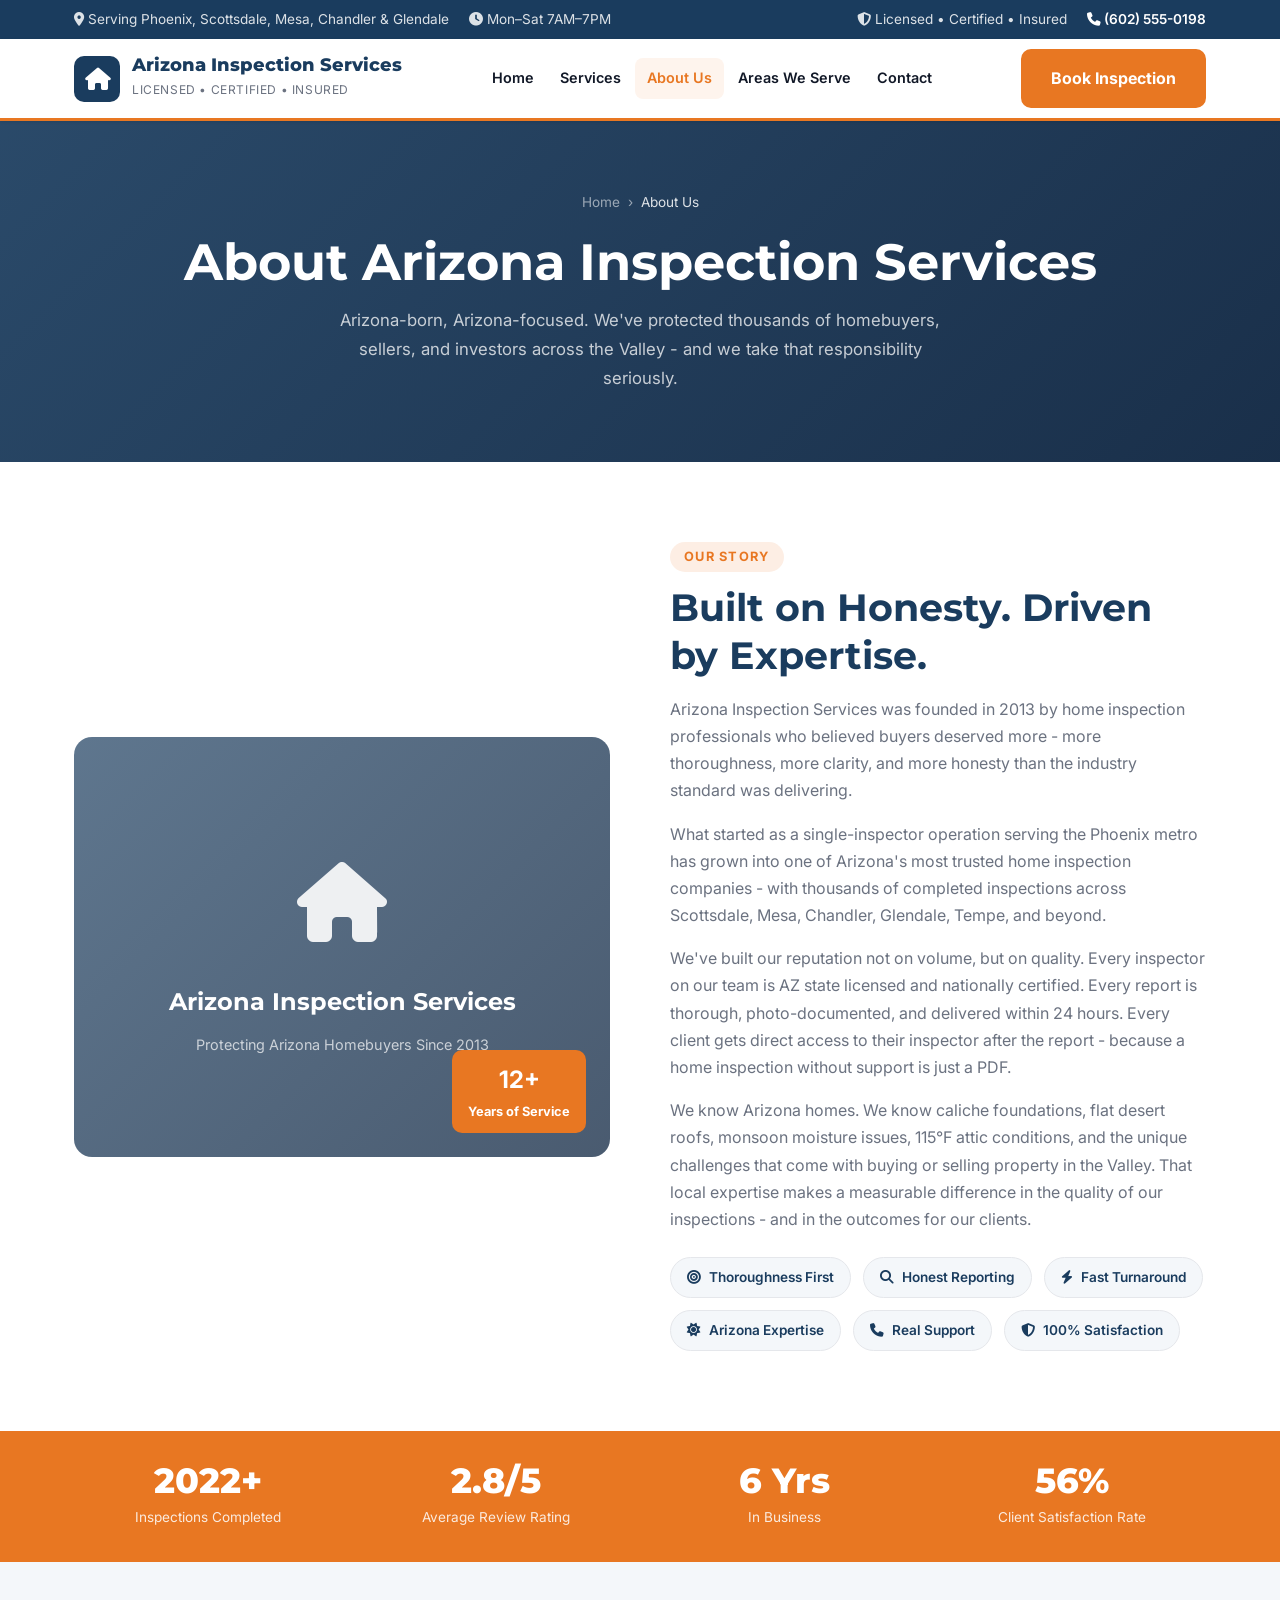
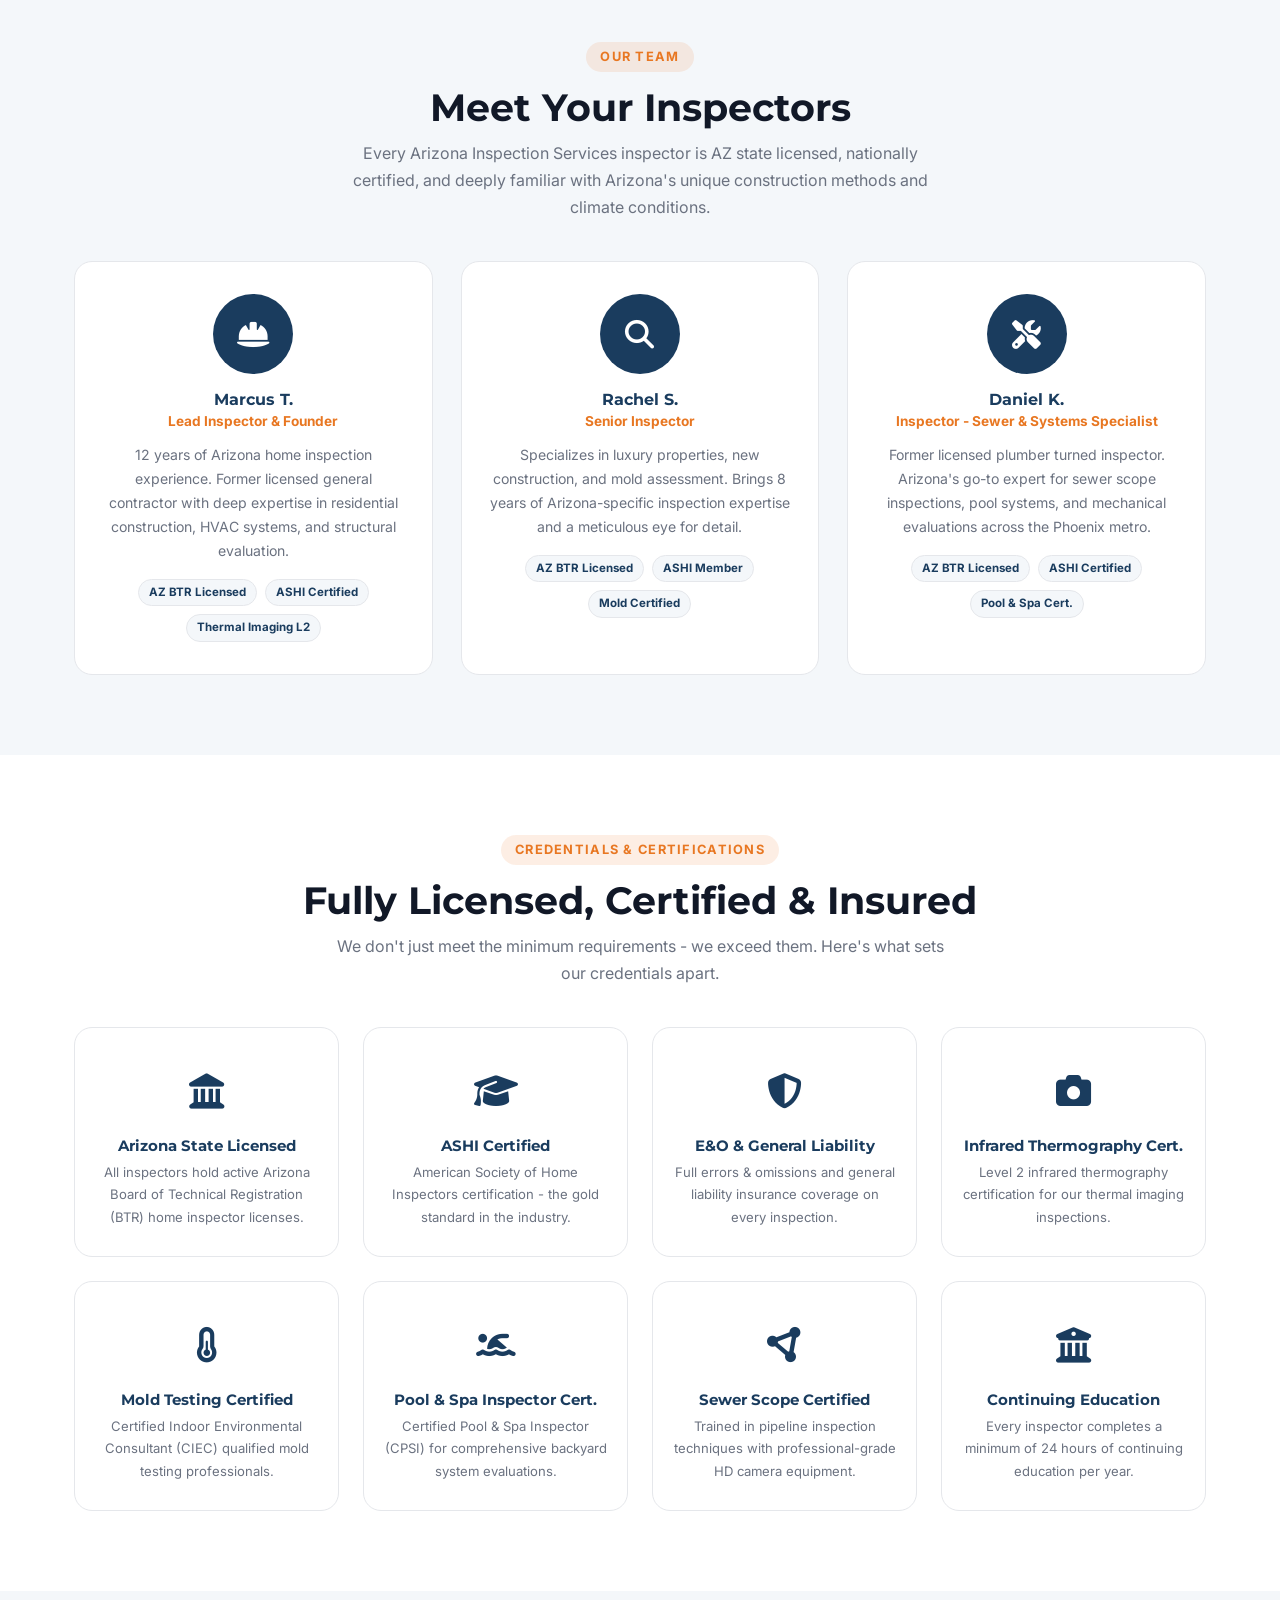
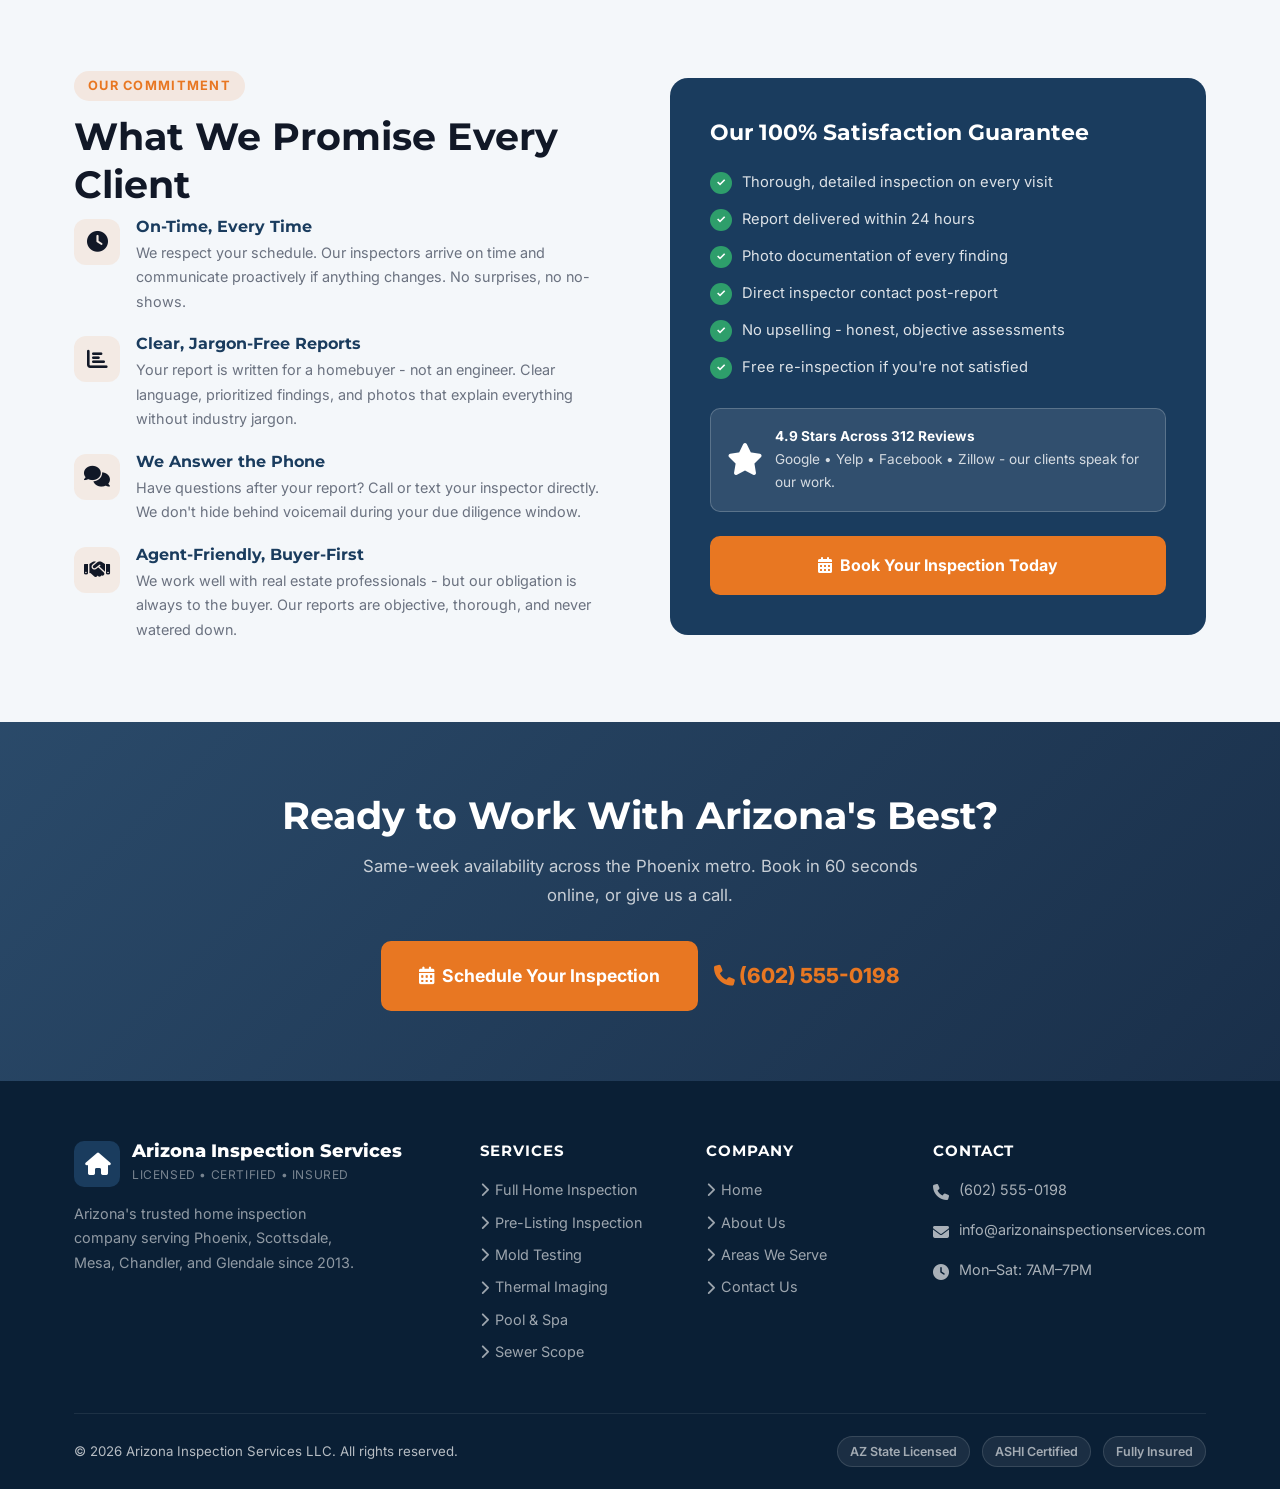
==== about.html @ c0d42d5a "first commit" ====
<!DOCTYPE html>
<html lang="en">
<head>
  <meta charset="UTF-8" />
  <meta name="viewport" content="width=device-width, initial-scale=1.0" />
  <title>About Us | Arizona Inspection Services | Licensed Home Inspectors in Phoenix, AZ</title>
  <meta name="description" content="Meet the team behind Arizona Inspection Services. ASHI certified, AZ state licensed home inspectors with 12+ years serving Phoenix, Scottsdale, Mesa, Chandler & Glendale." />
  <link rel="canonical" href="https://www.arizonainspectionservices.com/about" />

  <link rel="preconnect" href="https://fonts.googleapis.com" />
  <link rel="preconnect" href="https://fonts.gstatic.com" crossorigin />
  <link href="https://fonts.googleapis.com/css2?family=Inter:wght@400;600;700&family=Montserrat:wght@700;800;900&display=swap" rel="stylesheet" />
  <link rel="stylesheet" href="styles.css" />
  <link rel="stylesheet" href="https://cdnjs.cloudflare.com/ajax/libs/font-awesome/6.5.1/css/all.min.css" />
</head>
<body>

  <!-- TOP BAR -->
  <div class="topbar">
    <div class="container">
      <div class="topbar-left">
        <span><i class="fa-solid fa-location-dot"></i> Serving Phoenix, Scottsdale, Mesa, Chandler &amp; Glendale</span>
        <span><i class="fa-solid fa-clock"></i> Mon–Sat 7AM–7PM</span>
      </div>
      <div class="topbar-right">
        <span><i class="fa-solid fa-shield-halved"></i> Licensed &bull; Certified &bull; Insured</span>
        <a href="tel:+16025550198"><i class="fa-solid fa-phone"></i> (602) 555-0198</a>
      </div>
    </div>
  </div>

  <!-- NAVBAR -->
  <nav class="navbar">
    <div class="container">
      <a href="index.html" class="logo">
        <div class="logo-icon"><i class="fa-solid fa-house"></i></div>
        <div class="logo-text">
          <span>Arizona Inspection Services</span>
          <span>Licensed &bull; Certified &bull; Insured</span>
        </div>
      </a>
      <div class="nav-links">
        <a href="index.html">Home</a>
        <a href="services.html">Services</a>
        <a href="about.html" class="active">About Us</a>
        <a href="areas.html">Areas We Serve</a>
        <a href="contact.html">Contact</a>
      </div>
      <div class="nav-cta">
        <a href="tel:+16025550198" class="nav-phone"><i class="fa-solid fa-phone"></i> (602) 555-0198</a>
        <a href="contact.html" class="btn btn-primary">Book Inspection</a>
      </div>
      <div class="hamburger"><span></span><span></span><span></span></div>
    </div>
    <div class="mobile-menu">
      <a href="index.html">Home</a>
      <a href="services.html">Services</a>
      <a href="about.html">About Us</a>
      <a href="areas.html">Areas We Serve</a>
      <a href="contact.html">Contact</a>
      <a href="tel:+16025550198" class="btn btn-dark"><i class="fa-solid fa-phone"></i> (602) 555-0198</a>
      <a href="contact.html" class="btn btn-primary">Book Inspection</a>
    </div>
  </nav>

  <!-- PAGE HERO -->
  <div class="page-hero">
    <div class="container">
      <div class="breadcrumb">
        <a href="index.html">Home</a> › <span>About Us</span>
      </div>
      <h1>About Arizona Inspection Services</h1>
      <p>Arizona-born, Arizona-focused. We've protected thousands of homebuyers, sellers, and investors across the Valley - and we take that responsibility seriously.</p>
    </div>
  </div>

  <!-- OUR STORY -->
  <section>
    <div class="container">
      <div class="about-story">
        <div class="about-img fade-in">
          <div class="about-img-icon"><i class="fa-solid fa-house"></i></div>
          <h3>Arizona Inspection Services</h3>
          <p>Protecting Arizona Homebuyers Since 2013</p>
          <div class="about-img-badge">
            <strong>12+</strong>
            Years of Service
          </div>
        </div>
        <div class="about-content fade-in">
          <span class="section-label">Our Story</span>
          <h2>Built on Honesty. Driven by Expertise.</h2>
          <p>Arizona Inspection Services was founded in 2013 by home inspection professionals who believed buyers deserved more - more thoroughness, more clarity, and more honesty than the industry standard was delivering.</p>
          <p>What started as a single-inspector operation serving the Phoenix metro has grown into one of Arizona's most trusted home inspection companies - with thousands of completed inspections across Scottsdale, Mesa, Chandler, Glendale, Tempe, and beyond.</p>
          <p>We've built our reputation not on volume, but on quality. Every inspector on our team is AZ state licensed and nationally certified. Every report is thorough, photo-documented, and delivered within 24 hours. Every client gets direct access to their inspector after the report - because a home inspection without support is just a PDF.</p>
          <p>We know Arizona homes. We know caliche foundations, flat desert roofs, monsoon moisture issues, 115°F attic conditions, and the unique challenges that come with buying or selling property in the Valley. That local expertise makes a measurable difference in the quality of our inspections - and in the outcomes for our clients.</p>
          <div class="about-values">
            <div class="value-chip"><i class="fa-solid fa-bullseye"></i> Thoroughness First</div>
            <div class="value-chip"><i class="fa-solid fa-magnifying-glass"></i> Honest Reporting</div>
            <div class="value-chip"><i class="fa-solid fa-bolt"></i> Fast Turnaround</div>
            <div class="value-chip"><i class="fa-solid fa-sun"></i> Arizona Expertise</div>
            <div class="value-chip"><i class="fa-solid fa-phone"></i> Real Support</div>
            <div class="value-chip"><i class="fa-solid fa-shield-halved"></i> 100% Satisfaction</div>
          </div>
        </div>
      </div>
    </div>
  </section>

  <!-- STATS -->
  <div class="stats-bar">
    <div class="container">
      <div class="stats-grid">
        <div class="stat-item">
          <span class="stat-number" data-target="3500" data-suffix="+">3,500+</span>
          <span class="stat-label">Inspections Completed</span>
        </div>
        <div class="stat-item">
          <span class="stat-number" data-target="4.9" data-suffix="/5">4.9/5</span>
          <span class="stat-label">Average Review Rating</span>
        </div>
        <div class="stat-item">
          <span class="stat-number" data-target="12" data-suffix=" Yrs">12 Yrs</span>
          <span class="stat-label">In Business</span>
        </div>
        <div class="stat-item">
          <span class="stat-number" data-target="98" data-suffix="%">98%</span>
          <span class="stat-label">Client Satisfaction Rate</span>
        </div>
      </div>
    </div>
  </div>

  <!-- TEAM -->
  <section class="alt-bg">
    <div class="container">
      <div class="text-center fade-in">
        <span class="section-label">Our Team</span>
        <h2 class="section-title">Meet Your Inspectors</h2>
        <p class="section-sub">Every Arizona Inspection Services inspector is AZ state licensed, nationally certified, and deeply familiar with Arizona's unique construction methods and climate conditions.</p>
      </div>
      <div class="team-grid">
        <div class="team-card fade-in fade-in-delay-1">
          <div class="team-avatar"><i class="fa-solid fa-helmet-safety"></i></div>
          <h4>Marcus T.</h4>
          <div class="role">Lead Inspector &amp; Founder</div>
          <p>12 years of Arizona home inspection experience. Former licensed general contractor with deep expertise in residential construction, HVAC systems, and structural evaluation.</p>
          <div class="cert-badges">
            <span class="cert-badge">AZ BTR Licensed</span>
            <span class="cert-badge">ASHI Certified</span>
            <span class="cert-badge">Thermal Imaging L2</span>
          </div>
        </div>
        <div class="team-card fade-in fade-in-delay-2">
          <div class="team-avatar"><i class="fa-solid fa-magnifying-glass"></i></div>
          <h4>Rachel S.</h4>
          <div class="role">Senior Inspector</div>
          <p>Specializes in luxury properties, new construction, and mold assessment. Brings 8 years of Arizona-specific inspection expertise and a meticulous eye for detail.</p>
          <div class="cert-badges">
            <span class="cert-badge">AZ BTR Licensed</span>
            <span class="cert-badge">ASHI Member</span>
            <span class="cert-badge">Mold Certified</span>
          </div>
        </div>
        <div class="team-card fade-in fade-in-delay-3">
          <div class="team-avatar"><i class="fa-solid fa-screwdriver-wrench"></i></div>
          <h4>Daniel K.</h4>
          <div class="role">Inspector - Sewer &amp; Systems Specialist</div>
          <p>Former licensed plumber turned inspector. Arizona's go-to expert for sewer scope inspections, pool systems, and mechanical evaluations across the Phoenix metro.</p>
          <div class="cert-badges">
            <span class="cert-badge">AZ BTR Licensed</span>
            <span class="cert-badge">ASHI Certified</span>
            <span class="cert-badge">Pool &amp; Spa Cert.</span>
          </div>
        </div>
      </div>
    </div>
  </section>

  <!-- CERTIFICATIONS -->
  <section>
    <div class="container">
      <div class="text-center fade-in">
        <span class="section-label">Credentials &amp; Certifications</span>
        <h2 class="section-title">Fully Licensed, Certified &amp; Insured</h2>
        <p class="section-sub">We don't just meet the minimum requirements - we exceed them. Here's what sets our credentials apart.</p>
      </div>
      <div class="certifications-grid">
        <div class="cert-card fade-in fade-in-delay-1">
          <div class="icon"><i class="fa-solid fa-landmark"></i></div>
          <h4>Arizona State Licensed</h4>
          <p>All inspectors hold active Arizona Board of Technical Registration (BTR) home inspector licenses.</p>
        </div>
        <div class="cert-card fade-in fade-in-delay-2">
          <div class="icon"><i class="fa-solid fa-graduation-cap"></i></div>
          <h4>ASHI Certified</h4>
          <p>American Society of Home Inspectors certification - the gold standard in the industry.</p>
        </div>
        <div class="cert-card fade-in fade-in-delay-3">
          <div class="icon"><i class="fa-solid fa-shield-halved"></i></div>
          <h4>E&amp;O &amp; General Liability</h4>
          <p>Full errors &amp; omissions and general liability insurance coverage on every inspection.</p>
        </div>
        <div class="cert-card fade-in fade-in-delay-3">
          <div class="icon"><i class="fa-solid fa-camera"></i></div>
          <h4>Infrared Thermography Cert.</h4>
          <p>Level 2 infrared thermography certification for our thermal imaging inspections.</p>
        </div>
        <div class="cert-card fade-in fade-in-delay-1">
          <div class="icon"><i class="fa-solid fa-temperature-half"></i></div>
          <h4>Mold Testing Certified</h4>
          <p>Certified Indoor Environmental Consultant (CIEC) qualified mold testing professionals.</p>
        </div>
        <div class="cert-card fade-in fade-in-delay-2">
          <div class="icon"><i class="fa-solid fa-person-swimming"></i></div>
          <h4>Pool &amp; Spa Inspector Cert.</h4>
          <p>Certified Pool &amp; Spa Inspector (CPSI) for comprehensive backyard system evaluations.</p>
        </div>
        <div class="cert-card fade-in fade-in-delay-3">
          <div class="icon"><i class="fa-solid fa-circle-nodes"></i></div>
          <h4>Sewer Scope Certified</h4>
          <p>Trained in pipeline inspection techniques with professional-grade HD camera equipment.</p>
        </div>
        <div class="cert-card fade-in fade-in-delay-1">
          <div class="icon"><i class="fa-solid fa-building-columns"></i></div>
          <h4>Continuing Education</h4>
          <p>Every inspector completes a minimum of 24 hours of continuing education per year.</p>
        </div>
      </div>
    </div>
  </section>

  <!-- WHY CHOOSE US -->
  <section class="alt-bg">
    <div class="container">
      <div class="why-grid">
        <div>
          <span class="section-label">Our Commitment</span>
          <h2 class="section-title">What We Promise Every Client</h2>
          <div class="why-list">
            <div class="why-item fade-in">
              <div class="icon"><i class="fa-solid fa-clock"></i></div>
              <div>
                <h4>On-Time, Every Time</h4>
                <p>We respect your schedule. Our inspectors arrive on time and communicate proactively if anything changes. No surprises, no no-shows.</p>
              </div>
            </div>
            <div class="why-item fade-in">
              <div class="icon"><i class="fa-solid fa-chart-bar"></i></div>
              <div>
                <h4>Clear, Jargon-Free Reports</h4>
                <p>Your report is written for a homebuyer - not an engineer. Clear language, prioritized findings, and photos that explain everything without industry jargon.</p>
              </div>
            </div>
            <div class="why-item fade-in">
              <div class="icon"><i class="fa-solid fa-comments"></i></div>
              <div>
                <h4>We Answer the Phone</h4>
                <p>Have questions after your report? Call or text your inspector directly. We don't hide behind voicemail during your due diligence window.</p>
              </div>
            </div>
            <div class="why-item fade-in">
              <div class="icon"><i class="fa-solid fa-handshake"></i></div>
              <div>
                <h4>Agent-Friendly, Buyer-First</h4>
                <p>We work well with real estate professionals - but our obligation is always to the buyer. Our reports are objective, thorough, and never watered down.</p>
              </div>
            </div>
          </div>
        </div>
        <div class="why-visual fade-in">
          <h3>Our 100% Satisfaction Guarantee</h3>
          <div class="why-checklist">
            <div class="why-check">Thorough, detailed inspection on every visit</div>
            <div class="why-check">Report delivered within 24 hours</div>
            <div class="why-check">Photo documentation of every finding</div>
            <div class="why-check">Direct inspector contact post-report</div>
            <div class="why-check">No upselling - honest, objective assessments</div>
            <div class="why-check">Free re-inspection if you're not satisfied</div>
          </div>
          <div class="guarantee-badge" style="margin-top:28px;">
            <div class="g-icon"><i class="fa-solid fa-star"></i></div>
            <div>
              <p><strong>4.9 Stars Across 312 Reviews</strong><br/>Google &bull; Yelp &bull; Facebook &bull; Zillow - our clients speak for our work.</p>
            </div>
          </div>
          <div style="margin-top:24px;">
            <a href="contact.html" class="btn btn-primary" style="width:100%; justify-content:center;"><i class="fa-solid fa-calendar-days"></i> Book Your Inspection Today</a>
          </div>
        </div>
      </div>
    </div>
  </section>

  <!-- CTA -->
  <section class="cta-banner">
    <div class="container">
      <h2>Ready to Work With Arizona's Best?</h2>
      <p>Same-week availability across the Phoenix metro. Book in 60 seconds online, or give us a call.</p>
      <div class="cta-actions">
        <a href="contact.html" class="btn btn-primary btn-lg"><i class="fa-solid fa-calendar-days"></i> Schedule Your Inspection</a>
        <div class="cta-phone"><a href="tel:+16025550198" style="color:var(--secondary);"><i class="fa-solid fa-phone"></i> (602) 555-0198</a></div>
      </div>
    </div>
  </section>

  <!-- FOOTER -->
  <footer>
    <div class="container">
      <div class="footer-grid">
        <div class="footer-brand">
          <a href="index.html" class="logo">
            <div class="logo-icon"><i class="fa-solid fa-house"></i></div>
            <div class="logo-text">
              <span>Arizona Inspection Services</span>
              <span>Licensed &bull; Certified &bull; Insured</span>
            </div>
          </a>
          <p>Arizona's trusted home inspection company serving Phoenix, Scottsdale, Mesa, Chandler, and Glendale since 2013.</p>
        </div>
        <div>
          <h4>Services</h4>
          <ul class="footer-links">
            <li><a href="services.html#full-home"><i class="fa-solid fa-chevron-right"></i> Full Home Inspection</a></li>
            <li><a href="services.html#pre-listing"><i class="fa-solid fa-chevron-right"></i> Pre-Listing Inspection</a></li>
            <li><a href="services.html#mold-testing"><i class="fa-solid fa-chevron-right"></i> Mold Testing</a></li>
            <li><a href="services.html#thermal-imaging"><i class="fa-solid fa-chevron-right"></i> Thermal Imaging</a></li>
            <li><a href="services.html#pool-spa"><i class="fa-solid fa-chevron-right"></i> Pool &amp; Spa</a></li>
            <li><a href="services.html#sewer-scope"><i class="fa-solid fa-chevron-right"></i> Sewer Scope</a></li>
          </ul>
        </div>
        <div>
          <h4>Company</h4>
          <ul class="footer-links">
            <li><a href="index.html"><i class="fa-solid fa-chevron-right"></i> Home</a></li>
            <li><a href="about.html"><i class="fa-solid fa-chevron-right"></i> About Us</a></li>
            <li><a href="areas.html"><i class="fa-solid fa-chevron-right"></i> Areas We Serve</a></li>
            <li><a href="contact.html"><i class="fa-solid fa-chevron-right"></i> Contact Us</a></li>
          </ul>
        </div>
        <div>
          <h4>Contact</h4>
          <div class="footer-contact-item"><span class="icon"><i class="fa-solid fa-phone"></i></span><a href="tel:+16025550198">(602) 555-0198</a></div>
          <div class="footer-contact-item"><span class="icon"><i class="fa-solid fa-envelope"></i></span><a href="mailto:info@arizonainspectionservices.com">info@arizonainspectionservices.com</a></div>
          <div class="footer-contact-item"><span class="icon"><i class="fa-solid fa-clock"></i></span><div>Mon–Sat: 7AM–7PM</div></div>
        </div>
      </div>
      <div class="footer-bottom">
        <span>© 2026 Arizona Inspection Services LLC. All rights reserved.</span>
        <div class="footer-badges">
          <span class="footer-badge">AZ State Licensed</span>
          <span class="footer-badge">ASHI Certified</span>
          <span class="footer-badge">Fully Insured</span>
        </div>
      </div>
    </div>
  </footer>

  <script src="script.js"></script>
</body>
</html>
---- styles.css ----
/* ============================================
   ARIZONA INSPECTION SERVICES - MAIN STYLESHEET
   ============================================ */

/* --- Reset & Base --- */
*, *::before, *::after { box-sizing: border-box; margin: 0; padding: 0; }

:root {
  --primary:    #1A3C5E;   /* Deep navy */
  --secondary:  #E87722;   /* Arizona sunset orange */
  --accent:     #2E9E6B;   /* Trust green */
  --light:      #F4F7FA;
  --dark:        #111827;
  --gray:        #6B7280;
  --border:      #E5E7EB;
  --white:       #FFFFFF;
  --font-main:   'Inter', 'Segoe UI', sans-serif;
  --font-head:   'Montserrat', 'Segoe UI', sans-serif;
  --shadow-sm:   0 1px 3px rgba(0,0,0,.10);
  --shadow-md:   0 4px 16px rgba(0,0,0,.12);
  --shadow-lg:   0 8px 32px rgba(0,0,0,.16);
  --radius:      10px;
  --radius-lg:   18px;
  --transition:  .25s ease;
}

html { scroll-behavior: smooth; }

/* --- Icon base --- */
.fa-solid, .fa-brands, .fa-regular {
  line-height: 1;
}
.icon-btn { display: inline-flex; align-items: center; gap: 8px; }


body {
  font-family: var(--font-main);
  color: var(--dark);
  background: var(--white);
  line-height: 1.7;
  font-size: 16px;
}

img { max-width: 100%; display: block; }
a  { color: inherit; text-decoration: none; }
ul { list-style: none; }

.container {
  max-width: 1180px;
  margin: 0 auto;
  padding: 0 24px;
}

/* --- Typography --- */
h1,h2,h3,h4,h5 { font-family: var(--font-head); font-weight: 700; line-height: 1.25; }
h1 { font-size: clamp(2rem, 5vw, 3.2rem); }
h2 { font-size: clamp(1.6rem, 3vw, 2.4rem); }
h3 { font-size: 1.25rem; }
p  { margin-bottom: 1rem; }

.section-label {
  display: inline-block;
  background: rgba(232,119,34,.12);
  color: var(--secondary);
  font-size: .8rem;
  font-weight: 700;
  letter-spacing: .1em;
  text-transform: uppercase;
  padding: 4px 14px;
  border-radius: 50px;
  margin-bottom: 12px;
}
.section-title { margin-bottom: .5rem; }
.section-sub   { color: var(--gray); max-width: 620px; margin: 0 auto 2.5rem; }
.text-center   { text-align: center; }

/* --- Buttons --- */
.btn {
  display: inline-flex;
  align-items: center;
  gap: 8px;
  padding: 14px 28px;
  border-radius: var(--radius);
  font-weight: 700;
  font-size: 1rem;
  cursor: pointer;
  border: 2px solid transparent;
  transition: var(--transition);
  white-space: nowrap;
}
.btn-primary {
  background: var(--secondary);
  color: var(--white);
  border-color: var(--secondary);
}
.btn-primary:hover { background: #c9631a; border-color: #c9631a; transform: translateY(-2px); box-shadow: var(--shadow-md); }

.btn-outline {
  background: transparent;
  color: var(--white);
  border-color: var(--white);
}
.btn-outline:hover { background: var(--white); color: var(--primary); }

.btn-dark {
  background: var(--primary);
  color: var(--white);
  border-color: var(--primary);
}
.btn-dark:hover { background: #122d47; }

.btn-lg { padding: 18px 36px; font-size: 1.1rem; }

/* --- Top Bar --- */
.topbar {
  background: var(--primary);
  color: rgba(255,255,255,.85);
  font-size: .85rem;
  padding: 8px 0;
}
.topbar .container {
  display: flex;
  justify-content: space-between;
  align-items: center;
  gap: 12px;
  flex-wrap: wrap;
}
.topbar a { color: var(--white); font-weight: 600; }
.topbar a:hover { color: var(--secondary); }
.topbar-left, .topbar-right { display: flex; align-items: center; gap: 20px; }

/* --- Header / Navbar --- */
.navbar {
  background: var(--white);
  position: sticky;
  top: 0;
  z-index: 100;
  box-shadow: var(--shadow-sm);
  border-bottom: 3px solid var(--secondary);
}
.navbar .container {
  display: flex;
  align-items: center;
  justify-content: space-between;
  padding-top: 10px;
  padding-bottom: 10px;
  gap: 24px;
}
.logo { display: flex; align-items: center; gap: 12px; }
.logo-icon {
  width: 46px; height: 46px;
  background: var(--primary);
  border-radius: 10px;
  display: flex; align-items: center; justify-content: center;
  color: var(--white);
  font-size: 1.4rem;
}
.logo-text span:first-child {
  display: block;
  font-family: var(--font-head);
  font-weight: 800;
  font-size: 1.1rem;
  color: var(--primary);
  line-height: 1.1;
}
.logo-text span:last-child {
  font-size: .75rem;
  color: var(--gray);
  letter-spacing: .05em;
  text-transform: uppercase;
}

.nav-links { display: flex; align-items: center; gap: 2px; }
.nav-links a {
  padding: 8px 12px;
  font-weight: 600;
  font-size: .9rem;
  color: var(--dark);
  border-radius: 8px;
  transition: var(--transition);
  white-space: nowrap;
}
.nav-links a:hover, .nav-links a.active { color: var(--secondary); background: rgba(232,119,34,.08); }

.nav-cta { display: flex; align-items: center; gap: 12px; }
.nav-phone { display: none; }
.nav-phone:hover { color: var(--secondary); }

/* Hamburger */
.hamburger { display: none; flex-direction: column; gap: 5px; cursor: pointer; padding: 8px; }
.hamburger span { width: 24px; height: 2px; background: var(--primary); transition: var(--transition); border-radius: 2px; }
.hamburger.open span:nth-child(1) { transform: rotate(45deg) translate(5px,5px); }
.hamburger.open span:nth-child(2) { opacity: 0; }
.hamburger.open span:nth-child(3) { transform: rotate(-45deg) translate(5px,-5px); }

/* Mobile menu - hidden by default on all screen sizes, shown only when .open */
.mobile-menu { display: none; }

/* --- Hero --- */
.hero {
  background:
    linear-gradient(135deg, rgba(26,60,94,0.92) 0%, rgba(13,36,64,0.88) 60%, rgba(26,60,94,0.85) 100%),
    url('https://images.unsplash.com/photo-1570129477492-45c003edd2be?auto=format&fit=crop&w=1600&q=80') center/cover no-repeat;
  color: var(--white);
  padding: 90px 0 80px;
  position: relative;
  overflow: hidden;
}
.hero::before {
  content: '';
  position: absolute;
  inset: 0;
  background: url("data:image/svg+xml,%3Csvg width='60' height='60' viewBox='0 0 60 60' xmlns='http://www.w3.org/2000/svg'%3E%3Cg fill='none' fill-rule='evenodd'%3E%3Cg fill='%23ffffff' fill-opacity='0.03'%3E%3Cpath d='M36 34v-4h-2v4h-4v2h4v4h2v-4h4v-2h-4zm0-30V0h-2v4h-4v2h4v4h2V6h4V4h-4zM6 34v-4H4v4H0v2h4v4h2v-4h4v-2H6zM6 4V0H4v4H0v2h4v4h2V6h4V4H6z'/%3E%3C/g%3E%3C/g%3E%3C/svg%3E");
}
.hero-grid {
  display: grid;
  grid-template-columns: 1fr 420px;
  gap: 60px;
  align-items: center;
  position: relative;
}
.hero-badge {
  display: inline-flex;
  align-items: center;
  gap: 8px;
  background: rgba(232,119,34,.2);
  border: 1px solid rgba(232,119,34,.4);
  color: #ffb570;
  font-size: .82rem;
  font-weight: 700;
  letter-spacing: .08em;
  text-transform: uppercase;
  padding: 6px 16px;
  border-radius: 50px;
  margin-bottom: 20px;
}
.hero h1 { color: var(--white); margin-bottom: 18px; }
.hero h1 em { color: var(--secondary); font-style: normal; }
.hero-sub {
  font-size: 1.1rem;
  color: rgba(255,255,255,.8);
  max-width: 520px;
  margin-bottom: 32px;
}
.hero-actions { display: flex; flex-wrap: wrap; gap: 14px; align-items: center; margin-bottom: 40px; }
.hero-urgency {
  font-size: .85rem;
  color: rgba(255,255,255,.6);
  display: flex; align-items: center; gap: 6px;
}
.hero-urgency span { color: #5eebb4; font-weight: 700; }

/* Trust badges */
.trust-badges {
  display: flex;
  flex-wrap: wrap;
  gap: 14px;
  padding-top: 30px;
  border-top: 1px solid rgba(255,255,255,.12);
}
.trust-badge {
  display: flex;
  align-items: center;
  gap: 8px;
  font-size: .82rem;
  color: rgba(255,255,255,.75);
  font-weight: 600;
}
.trust-badge .icon {
  width: 32px; height: 32px;
  background: rgba(255,255,255,.1);
  border-radius: 8px;
  display: flex; align-items: center; justify-content: center;
  font-size: 1rem;
}

/* Hero Card */
.hero-card {
  background: var(--white);
  border-radius: var(--radius-lg);
  padding: 32px;
  box-shadow: var(--shadow-lg);
  color: var(--dark);
}
.hero-card h3 { color: var(--primary); margin-bottom: 6px; }
.hero-card p  { color: var(--gray); font-size: .9rem; margin-bottom: 20px; }
.hero-form .form-group { margin-bottom: 14px; }
.hero-form label { display: block; font-size: .82rem; font-weight: 600; color: var(--gray); margin-bottom: 5px; }
.hero-form input,
.hero-form select,
.hero-form textarea {
  width: 100%;
  padding: 11px 14px;
  border: 1.5px solid var(--border);
  border-radius: 8px;
  font-size: .95rem;
  font-family: inherit;
  transition: var(--transition);
  background: var(--white);
  color: var(--dark);
}
.hero-form input:focus,
.hero-form select:focus,
.hero-form textarea:focus { outline: none; border-color: var(--secondary); box-shadow: 0 0 0 3px rgba(232,119,34,.12); }
.hero-form .btn { width: 100%; justify-content: center; }
.form-note { text-align: center; font-size: .78rem; color: var(--gray); margin-top: 10px; }

/* --- Stats Bar --- */
.stats-bar {
  background: var(--secondary);
  color: var(--white);
  padding: 24px 0;
}
.stats-grid {
  display: grid;
  grid-template-columns: repeat(4, 1fr);
  gap: 20px;
  text-align: center;
}
.stat-item { padding: 8px; }
.stat-number {
  display: block;
  font-family: var(--font-head);
  font-size: 2.2rem;
  font-weight: 800;
  line-height: 1;
  margin-bottom: 4px;
}
.stat-label { font-size: .85rem; opacity: .85; }

/* --- Sections --- */
section { padding: 80px 0; }
section.alt-bg { background: var(--light); }

/* --- Services Grid --- */
.services-grid {
  display: grid;
  grid-template-columns: repeat(3, 1fr);
  gap: 24px;
}
.service-card {
  background: var(--white);
  border: 1.5px solid var(--border);
  border-radius: var(--radius-lg);
  padding: 0;
  transition: var(--transition);
  position: relative;
  overflow: hidden;
}
.service-card-body {
  padding: 24px 28px 28px;
}
.service-card::before {
  content: '';
  position: absolute;
  top: 0; left: 0; right: 0;
  height: 4px;
  background: var(--secondary);
  transform: scaleX(0);
  transition: var(--transition);
  transform-origin: left;
  z-index: 2;
}
.service-card:hover { box-shadow: var(--shadow-md); transform: translateY(-4px); border-color: var(--secondary); }
.service-card:hover::before { transform: scaleX(1); }

/* Service card photo thumbnail */
.service-card-img {
  width: 100%;
  height: 190px;
  object-fit: cover;
  display: block;
}

.service-icon {
  width: 52px; height: 52px;
  background: rgba(26,60,94,.08);
  border-radius: 12px;
  display: flex; align-items: center; justify-content: center;
  font-size: 1.5rem;
  margin-bottom: 16px;
}
.service-card h3 { color: var(--primary); margin-bottom: 8px; }
.service-card p { color: var(--gray); font-size: .9rem; margin-bottom: 16px; }
.service-card .link {
  color: var(--secondary);
  font-weight: 700;
  font-size: .9rem;
  display: inline-flex; align-items: center; gap: 4px;
}
.service-card .link:hover { gap: 8px; }

/* --- Why Choose Us --- */
.why-grid {
  display: grid;
  grid-template-columns: 1fr 1fr;
  gap: 60px;
  align-items: center;
}
.why-list { display: flex; flex-direction: column; gap: 20px; }
.why-item {
  display: flex;
  gap: 16px;
  align-items: flex-start;
}
.why-item .icon {
  width: 46px; height: 46px;
  background: rgba(232,119,34,.1);
  border-radius: 12px;
  display: flex; align-items: center; justify-content: center;
  font-size: 1.3rem;
  flex-shrink: 0;
  margin-top: 2px;
}
.why-item h4 { margin-bottom: 4px; color: var(--primary); }
.why-item p  { color: var(--gray); font-size: .9rem; margin: 0; }

.why-visual {
  background: var(--primary);
  border-radius: var(--radius-lg);
  padding: 40px;
  color: var(--white);
  position: relative;
  overflow: hidden;
}
.why-visual::after {
  content: '';
}
.why-visual h3 { color: var(--white); margin-bottom: 24px; font-size: 1.4rem; }
.why-checklist { display: flex; flex-direction: column; gap: 12px; }
.why-check {
  display: flex; align-items: center; gap: 10px;
  font-size: .92rem; color: rgba(255,255,255,.85);
}
.why-check::before {
  content: '✓';
  width: 22px; height: 22px;
  background: var(--accent);
  border-radius: 50%;
  display: flex; align-items: center; justify-content: center;
  font-size: .7rem;
  font-weight: 700;
  color: var(--white);
  flex-shrink: 0;
}
.guarantee-badge {
  margin-top: 28px;
  background: rgba(255,255,255,.1);
  border: 1px solid rgba(255,255,255,.2);
  border-radius: var(--radius);
  padding: 16px;
  display: flex; align-items: center; gap: 12px;
}
.guarantee-badge .g-icon { font-size: 2rem; }
.guarantee-badge p { margin: 0; font-size: .85rem; color: rgba(255,255,255,.8); }
.guarantee-badge strong { color: var(--white); }

/* --- How It Works --- */
.steps-grid {
  display: grid;
  grid-template-columns: repeat(4, 1fr);
  gap: 24px;
  position: relative;
}
.steps-grid::before {
  content: '';
  position: absolute;
  top: 32px; left: 10%; right: 10%;
  height: 2px;
  background: repeating-linear-gradient(90deg, var(--secondary) 0, var(--secondary) 12px, transparent 12px, transparent 24px);
}
.step-card {
  text-align: center;
  padding: 28px 20px;
  background: var(--white);
  border-radius: var(--radius-lg);
  box-shadow: var(--shadow-sm);
  position: relative;
}
.step-number {
  width: 64px; height: 64px;
  background: var(--primary);
  color: var(--white);
  border-radius: 50%;
  display: flex; align-items: center; justify-content: center;
  font-family: var(--font-head);
  font-size: 1.4rem;
  font-weight: 800;
  margin: 0 auto 16px;
  position: relative;
  z-index: 1;
  border: 4px solid var(--light);
}
.step-card h4 { color: var(--primary); margin-bottom: 8px; }
.step-card p  { color: var(--gray); font-size: .88rem; margin: 0; }

/* --- Testimonials Slider --- */
.testimonial-slider {
  position: relative;
  overflow: hidden;
  margin-top: 40px;
  padding-bottom: 48px;
}
.testimonial-track {
  display: flex;
  transition: transform 0.5s cubic-bezier(0.4, 0, 0.2, 1);
  will-change: transform;
}
.testimonial-card {
  background: var(--white);
  border-radius: var(--radius-lg);
  padding: 36px 32px;
  box-shadow: var(--shadow-sm);
  border: 1.5px solid var(--border);
  min-width: 100%;
  box-sizing: border-box;
}
.slider-btn {
  position: absolute;
  top: 50%;
  transform: translateY(-60%);
  background: var(--white);
  border: 1.5px solid var(--border);
  border-radius: 50%;
  width: 44px; height: 44px;
  display: flex; align-items: center; justify-content: center;
  cursor: pointer;
  font-size: 1rem;
  color: var(--primary);
  box-shadow: var(--shadow-sm);
  transition: var(--transition);
  z-index: 2;
}
.slider-btn:hover { background: var(--primary); color: var(--white); border-color: var(--primary); }
.slider-prev { left: 0; }
.slider-next { right: 0; }
.slider-dots {
  display: flex;
  justify-content: center;
  gap: 8px;
  position: absolute;
  bottom: 8px;
  left: 0; right: 0;
}
.slider-dot {
  width: 10px; height: 10px;
  border-radius: 50%;
  background: var(--border);
  cursor: pointer;
  transition: var(--transition);
  border: none;
}
.slider-dot.active { background: var(--secondary); transform: scale(1.2); }
.stars { color: #FBBF24; font-size: 1.1rem; margin-bottom: 14px; }
.testimonial-text {
  color: var(--gray);
  font-size: .95rem;
  font-style: italic;
  margin-bottom: 20px;
  line-height: 1.7;
}
.testimonial-author { display: flex; align-items: center; gap: 12px; }
.author-avatar {
  width: 44px; height: 44px;
  border-radius: 50%;
  background: var(--primary);
  display: flex; align-items: center; justify-content: center;
  color: var(--white);
  font-weight: 700;
  font-size: .9rem;
  flex-shrink: 0;
}
.author-name { font-weight: 700; font-size: .9rem; }
.author-detail { font-size: .8rem; color: var(--gray); }

/* --- FAQ --- */
.faq-list { max-width: 780px; margin: 0 auto; display: flex; flex-direction: column; gap: 12px; }
.faq-item {
  border: 1.5px solid var(--border);
  border-radius: var(--radius);
  overflow: hidden;
}
.faq-question {
  width: 100%;
  background: none;
  border: none;
  padding: 18px 22px;
  font-family: var(--font-main);
  font-size: .98rem;
  font-weight: 700;
  color: var(--dark);
  text-align: left;
  cursor: pointer;
  display: flex;
  justify-content: space-between;
  align-items: center;
  gap: 12px;
  transition: var(--transition);
}
.faq-question:hover { background: var(--light); }
.faq-question.open { background: var(--light); color: var(--primary); }
.faq-chevron { font-size: 1.2rem; transition: var(--transition); flex-shrink: 0; }
.faq-question.open .faq-chevron { transform: rotate(180deg); }
.faq-answer {
  display: none;
  padding: 0 22px 18px;
  color: var(--gray);
  font-size: .92rem;
  line-height: 1.7;
}
.faq-answer.open { display: block; }

/* --- CTA Banner --- */
.cta-banner {
  background:
    linear-gradient(135deg, rgba(26,60,94,0.93) 0%, rgba(13,36,64,0.95) 100%),
    url('https://images.unsplash.com/photo-1600585154340-be6161a56a0c?auto=format&fit=crop&w=1400&q=80') center/cover no-repeat;
  color: var(--white);
  padding: 70px 0;
  text-align: center;
}
.cta-banner h2 { color: var(--white); margin-bottom: 12px; }
.cta-banner p  { color: rgba(255,255,255,.75); max-width: 560px; margin: 0 auto 32px; font-size: 1.05rem; }
.cta-actions  { display: flex; flex-wrap: wrap; gap: 16px; justify-content: center; align-items: center; }
.cta-phone {
  display: flex; align-items: center; gap: 10px;
  font-size: 1.3rem;
  font-weight: 800;
  color: var(--secondary);
}

/* --- Footer --- */
footer {
  background: #0a1f35;
  color: rgba(255,255,255,.7);
  padding: 60px 0 0;
}
.footer-grid {
  display: grid;
  grid-template-columns: 2fr 1fr 1fr 1.5fr;
  gap: 48px;
  margin-bottom: 48px;
}
.footer-brand .logo-text span:first-child { color: var(--white); }
.footer-brand .logo-text span:last-child  { color: rgba(255,255,255,.45); }
.footer-brand p { color: rgba(255,255,255,.55); font-size: .9rem; margin-top: 14px; max-width: 280px; }

.footer-social { display: flex; gap: 10px; margin-top: 18px; }
.social-link {
  width: 36px; height: 36px;
  background: rgba(255,255,255,.08);
  border-radius: 8px;
  display: flex; align-items: center; justify-content: center;
  font-size: 1rem;
  color: rgba(255,255,255,.7);
  transition: var(--transition);
}
.social-link:hover { background: var(--secondary); color: var(--white); }

footer h4 {
  color: var(--white);
  margin-bottom: 18px;
  font-size: .95rem;
  text-transform: uppercase;
  letter-spacing: .06em;
}
.footer-links { display: flex; flex-direction: column; gap: 8px; }
.footer-links a {
  color: rgba(255,255,255,.6);
  font-size: .9rem;
  transition: var(--transition);
  display: flex; align-items: center; gap: 6px;
}
.footer-links a:hover { color: var(--secondary); padding-left: 4px; }

.footer-contact-item {
  display: flex;
  gap: 10px;
  align-items: flex-start;
  margin-bottom: 12px;
  font-size: .9rem;
  color: rgba(255,255,255,.65);
}
.footer-contact-item .icon { font-size: 1rem; margin-top: 1px; flex-shrink: 0; }
.footer-contact-item a { color: rgba(255,255,255,.65); }
.footer-contact-item a:hover { color: var(--secondary); }

.footer-bottom {
  border-top: 1px solid rgba(255,255,255,.08);
  padding: 22px 0;
  display: flex;
  justify-content: space-between;
  align-items: center;
  gap: 12px;
  flex-wrap: wrap;
  font-size: .83rem;
}
.footer-badges { display: flex; gap: 12px; flex-wrap: wrap; }
.footer-badge {
  background: rgba(255,255,255,.07);
  border: 1px solid rgba(255,255,255,.12);
  color: rgba(255,255,255,.6);
  padding: 4px 12px;
  border-radius: 50px;
  font-size: .78rem;
  font-weight: 600;
}

/* Service detail featured image */
.service-detail-img {
  width: 100%;
  height: 240px;
  object-fit: cover;
  border-radius: var(--radius-lg);
  margin-bottom: 24px;
  display: block;
}

/* Page hero background */
.page-hero {
  background:
    linear-gradient(135deg, rgba(26,60,94,0.93) 0%, rgba(13,36,64,0.95) 100%),
    url('https://images.unsplash.com/photo-1600585154340-be6161a56a0c?auto=format&fit=crop&w=1400&q=80') center/cover no-repeat;
  color: var(--white);
  padding: 70px 0;
  text-align: center;
}
.page-hero h1 { color: var(--white); }
.page-hero p  { color: rgba(255,255,255,.75); max-width: 600px; margin: 12px auto 0; font-size: 1.05rem; }
.breadcrumb {
  display: flex;
  align-items: center;
  gap: 8px;
  font-size: .85rem;
  color: rgba(255,255,255,.55);
  justify-content: center;
  margin-bottom: 16px;
}
.breadcrumb a { color: rgba(255,255,255,.55); }
.breadcrumb a:hover { color: var(--secondary); }
.breadcrumb span { color: rgba(255,255,255,.85); }

/* Service Detail Blocks */
.service-detail {
  padding: 90px 0;
  border-bottom: 1px solid var(--border);
}
.service-detail:nth-child(even) { background: var(--light); }
.service-detail-inner {
  display: grid;
  grid-template-columns: 1fr 380px;
  gap: 60px;
  align-items: start;
}
.service-detail-inner.reverse { direction: rtl; }
.service-detail-inner.reverse > * { direction: ltr; }

.service-meta .section-label { margin-bottom: 10px; }
.service-meta h2 { color: var(--primary); margin-bottom: 14px; }
.service-meta p  { color: var(--gray); margin-bottom: 16px; }

.detail-list { margin-bottom: 20px; }
.detail-list li {
  display: flex; align-items: flex-start; gap: 10px;
  padding: 8px 0;
  border-bottom: 1px solid var(--border);
  font-size: .92rem;
  color: var(--dark);
}
.detail-list li::before {
  content: '✓';
  width: 20px; height: 20px;
  background: var(--accent);
  border-radius: 50%;
  display: flex; align-items: center; justify-content: center;
  font-size: .65rem;
  font-weight: 700;
  color: var(--white);
  flex-shrink: 0;
  margin-top: 2px;
}

.service-sidebar {
  position: sticky;
  top: 90px;
  display: flex;
  flex-direction: column;
  gap: 20px;
}
.sidebar-card {
  background: var(--white);
  border: 1.5px solid var(--border);
  border-radius: var(--radius-lg);
  padding: 24px;
  box-shadow: var(--shadow-sm);
}
.sidebar-card.highlight {
  background: var(--primary);
  border-color: var(--primary);
  color: var(--white);
}
.sidebar-card.highlight h4 { color: var(--white); margin-bottom: 8px; }
.sidebar-card.highlight p  { color: rgba(255,255,255,.75); font-size: .88rem; margin-bottom: 16px; }
.sidebar-card h4 { color: var(--primary); margin-bottom: 12px; }
.sidebar-price {
  font-family: var(--font-head);
  font-size: 2rem;
  font-weight: 800;
  color: var(--secondary);
  line-height: 1;
  margin-bottom: 4px;
}
.sidebar-price span { font-size: 1rem; color: var(--gray); font-weight: 400; }
.sidebar-list { display: flex; flex-direction: column; gap: 8px; margin: 12px 0; }
.sidebar-list li {
  display: flex; align-items: center; gap: 8px;
  font-size: .88rem; color: var(--gray);
}
.sidebar-list li::before {
  content: '→';
  color: var(--secondary);
  font-weight: 700;
  flex-shrink: 0;
}
.sidebar-card.highlight .sidebar-list li { color: rgba(255,255,255,.7); }
.sidebar-card.highlight .sidebar-list li::before { color: var(--secondary); }

/* Service Quick Nav */
.services-nav {
  background: var(--white);
  border-bottom: 1px solid var(--border);
  position: sticky;
  top: 74px;
  z-index: 50;
  box-shadow: var(--shadow-sm);
}
.services-nav .container {
  display: flex;
  overflow-x: auto;
  gap: 0;
  scrollbar-width: none;
}
.services-nav .container::-webkit-scrollbar { display: none; }
.services-nav a {
  white-space: nowrap;
  padding: 14px 20px;
  font-size: .85rem;
  font-weight: 600;
  color: var(--gray);
  border-bottom: 3px solid transparent;
  transition: var(--transition);
  display: flex; align-items: center; gap: 6px;
}
.services-nav a:hover, .services-nav a.active { color: var(--primary); border-bottom-color: var(--secondary); }

/* ============================================
   ABOUT PAGE
   ============================================ */
.about-story {
  display: grid;
  grid-template-columns: 1fr 1fr;
  gap: 60px;
  align-items: center;
}
.about-img {
  background: linear-gradient(135deg, rgba(26,60,94,0.7), rgba(13,36,64,0.75)),
    url('https://images.unsplash.com/photo-1504307651254-35680f356dfd?auto=format&fit=crop&w=800&q=80') center/cover no-repeat;
  border-radius: var(--radius-lg);
  min-height: 420px;
  display: flex;
  flex-direction: column;
  align-items: center;
  justify-content: center;
  color: var(--white);
  text-align: center;
  padding: 40px;
  gap: 16px;
  position: relative;
  overflow: hidden;
}
.about-img-icon { font-size: 5rem; opacity: .9; }
.about-img h3  { color: var(--white); font-size: 1.5rem; }
.about-img p   { color: rgba(255,255,255,.7); font-size: .9rem; margin: 0; }
.about-img-badge {
  position: absolute; bottom: 24px; right: 24px;
  background: var(--secondary);
  color: var(--white);
  border-radius: var(--radius);
  padding: 10px 16px;
  font-size: .8rem;
  font-weight: 700;
  text-align: center;
}
.about-img-badge strong { display: block; font-size: 1.5rem; }

.about-content h2 { color: var(--primary); margin-bottom: 16px; }
.about-content p  { color: var(--gray); }
.about-values { display: flex; flex-wrap: wrap; gap: 12px; margin-top: 24px; }
.value-chip {
  display: flex; align-items: center; gap: 8px;
  background: var(--light);
  border: 1px solid var(--border);
  padding: 8px 16px;
  border-radius: 50px;
  font-size: .85rem;
  font-weight: 600;
  color: var(--primary);
}

.team-grid {
  display: grid;
  grid-template-columns: repeat(3, 1fr);
  gap: 28px;
}
.team-card {
  text-align: center;
  background: var(--white);
  border-radius: var(--radius-lg);
  padding: 32px 24px;
  border: 1.5px solid var(--border);
  transition: var(--transition);
}
.team-card:hover { box-shadow: var(--shadow-md); }
.team-avatar {
  width: 80px; height: 80px;
  border-radius: 50%;
  background: var(--primary);
  display: flex; align-items: center; justify-content: center;
  font-size: 2rem;
  margin: 0 auto 16px;
}
.team-card h4 { color: var(--primary); }
.team-card .role { color: var(--secondary); font-size: .85rem; font-weight: 700; margin-bottom: 10px; }
.team-card p { color: var(--gray); font-size: .88rem; }
.cert-badges { display: flex; flex-wrap: wrap; gap: 8px; justify-content: center; margin-top: 12px; }
.cert-badge {
  background: var(--light);
  color: var(--primary);
  font-size: .72rem;
  font-weight: 700;
  padding: 3px 10px;
  border-radius: 50px;
  border: 1px solid var(--border);
}

.certifications-grid {
  display: grid;
  grid-template-columns: repeat(4, 1fr);
  gap: 24px;
}
.cert-card {
  text-align: center;
  background: var(--white);
  border-radius: var(--radius-lg);
  padding: 28px 20px;
  border: 1.5px solid var(--border);
  transition: var(--transition);
}
.cert-card:hover { border-color: var(--secondary); box-shadow: var(--shadow-sm); }
.cert-card .icon { font-size: 2.5rem; margin-bottom: 12px; }
.cert-card h4 { color: var(--primary); font-size: .95rem; margin-bottom: 6px; }
.cert-card p  { color: var(--gray); font-size: .82rem; margin: 0; }

/* ============================================
   AREAS PAGE
   ============================================ */
.areas-grid {
  display: grid;
  grid-template-columns: repeat(3, 1fr);
  gap: 28px;
}
.area-card {
  background: var(--white);
  border: 1.5px solid var(--border);
  border-radius: var(--radius-lg);
  overflow: hidden;
  transition: var(--transition);
}
.area-card:hover { box-shadow: var(--shadow-md); transform: translateY(-4px); }
.area-card-header {
  background: linear-gradient(135deg, var(--primary), #0d2440);
  color: var(--white);
  padding: 28px;
  position: relative;
  overflow: hidden;
  background-size: cover;
  background-position: center;
}
/* Dark overlay so text stays readable over photos */
.area-card-header::before {
  content: '';
  position: absolute;
  inset: 0;
  background: linear-gradient(135deg, rgba(26,60,94,0.82), rgba(13,36,64,0.88));
  z-index: 0;
}
.area-card-header > * { position: relative; z-index: 1; }
.area-card-header::after {
  content: '';
}
.area-card-icon {
  font-size: 2rem;
  opacity: .7;
  display: block;
  margin-bottom: 10px;
}

/* Team avatar icon fix */
.team-avatar i { font-size: 1.8rem; color: var(--white); }

/* Cert card icon fix */
.cert-card .icon i { font-size: 2.2rem; color: var(--primary); }
.area-card-header p  { color: rgba(255,255,255,.65); font-size: .82rem; margin: 4px 0 0; }
.area-card-body { padding: 24px; }
.area-services { display: flex; flex-direction: column; gap: 6px; margin-bottom: 18px; }
.area-services li {
  display: flex; align-items: center; gap: 8px;
  font-size: .88rem; color: var(--gray);
}
.area-services li::before { content: '•'; color: var(--secondary); font-size: 1.2rem; }
.area-card .btn { width: 100%; justify-content: center; font-size: .88rem; }

.coverage-map {
  background: var(--primary);
  border-radius: var(--radius-lg);
  padding: 50px;
  text-align: center;
  color: var(--white);
  margin-bottom: 60px;
  position: relative;
  overflow: hidden;
}
.coverage-map::before {
  content: '';
}
.coverage-map h2 { color: var(--white); margin-bottom: 10px; }
.coverage-map p  { color: rgba(255,255,255,.7); max-width: 520px; margin: 0 auto 28px; }
.coverage-cities {
  display: flex;
  flex-wrap: wrap;
  gap: 10px;
  justify-content: center;
  margin-bottom: 28px;
}
.city-chip {
  background: rgba(255,255,255,.1);
  border: 1px solid rgba(255,255,255,.2);
  color: var(--white);
  padding: 6px 18px;
  border-radius: 50px;
  font-size: .88rem;
  font-weight: 600;
  transition: var(--transition);
}
.city-chip:hover { background: var(--secondary); border-color: var(--secondary); }

/* ============================================
   CONTACT PAGE
   ============================================ */
.contact-grid {
  display: grid;
  grid-template-columns: 1fr 420px;
  gap: 60px;
  align-items: start;
}
.contact-form-wrap {
  background: var(--white);
  border: 1.5px solid var(--border);
  border-radius: var(--radius-lg);
  padding: 40px;
  box-shadow: var(--shadow-sm);
}
.contact-form-wrap h2 { color: var(--primary); margin-bottom: 8px; }
.contact-form-wrap > p { color: var(--gray); margin-bottom: 28px; }

.form-group { margin-bottom: 18px; }
.form-row { display: grid; grid-template-columns: 1fr 1fr; gap: 16px; }
label { display: block; font-size: .85rem; font-weight: 600; color: var(--dark); margin-bottom: 6px; }
input[type="text"],
input[type="email"],
input[type="tel"],
input[type="date"],
select,
textarea {
  width: 100%;
  padding: 12px 16px;
  border: 1.5px solid var(--border);
  border-radius: 8px;
  font-size: .95rem;
  font-family: inherit;
  transition: var(--transition);
  background: var(--white);
  color: var(--dark);
}
input:focus, select:focus, textarea:focus {
  outline: none;
  border-color: var(--secondary);
  box-shadow: 0 0 0 3px rgba(232,119,34,.1);
}
textarea { resize: vertical; min-height: 110px; }
.submit-btn { width: 100%; justify-content: center; margin-top: 8px; }
.form-privacy { text-align: center; font-size: .78rem; color: var(--gray); margin-top: 12px; }

.contact-info { display: flex; flex-direction: column; gap: 20px; }
.contact-info-card {
  background: var(--white);
  border: 1.5px solid var(--border);
  border-radius: var(--radius-lg);
  padding: 24px;
}
.contact-info-card.featured {
  background: var(--primary);
  border-color: var(--primary);
  color: var(--white);
}
.contact-info-card.featured h3 { color: var(--white); margin-bottom: 6px; }
.contact-info-card.featured p  { color: rgba(255,255,255,.7); font-size: .88rem; margin-bottom: 16px; }
.contact-info-card h3 { color: var(--primary); margin-bottom: 16px; font-size: 1.1rem; }
.contact-detail-row {
  display: flex; align-items: flex-start; gap: 12px;
  padding: 10px 0;
  border-bottom: 1px solid rgba(255,255,255,.1);
}
.contact-detail-row:last-of-type { border-bottom: none; }
.contact-info-card:not(.featured) .contact-detail-row { border-color: var(--border); }
.contact-detail-row .d-icon {
  width: 36px; height: 36px;
  background: rgba(255,255,255,.1);
  border-radius: 8px;
  display: flex; align-items: center; justify-content: center;
  font-size: 1rem;
  flex-shrink: 0;
}
.contact-info-card:not(.featured) .contact-detail-row .d-icon {
  background: rgba(26,60,94,.08);
}
.contact-detail-row .d-label {
  font-size: .78rem;
  color: rgba(255,255,255,.55);
  font-weight: 600;
  text-transform: uppercase;
  letter-spacing: .05em;
}
.contact-info-card:not(.featured) .contact-detail-row .d-label { color: var(--gray); }
.contact-detail-row .d-value {
  font-weight: 700;
  color: var(--white);
  font-size: .95rem;
}
.contact-detail-row .d-value a { color: var(--white); }
.contact-info-card:not(.featured) .contact-detail-row .d-value { color: var(--dark); }
.contact-info-card:not(.featured) .contact-detail-row .d-value a { color: var(--primary); }

.hours-list { display: flex; flex-direction: column; gap: 8px; }
.hours-row { display: flex; justify-content: space-between; font-size: .9rem; }
.hours-row .day { color: var(--gray); }
.hours-row .time { font-weight: 700; color: var(--dark); }
.hours-row.today .day, .hours-row.today .time { color: var(--accent); }

/* ============================================
   RESPONSIVE
   ============================================ */

/* --- 1024px: Tablet landscape --- */
@media (max-width: 1024px) {
  .hero-grid {
    grid-template-columns: 1fr;
    gap: 40px;
  }
  .hero-card            { max-width: 560px; }
  .hero-sub             { max-width: 100%; }

  .why-grid             { grid-template-columns: 1fr; gap: 40px; }
  .why-visual           { padding: 32px; }

  .footer-grid          { grid-template-columns: 1fr 1fr; gap: 36px; }

  .certifications-grid  { grid-template-columns: repeat(2, 1fr); }

  .service-detail       { padding: 64px 0; }
  .service-detail-inner {
    grid-template-columns: 1fr;
    gap: 36px;
  }
  .service-detail-inner.reverse { direction: ltr; }
  .service-sidebar      { position: static; flex-direction: row; flex-wrap: wrap; }
  .sidebar-card         { flex: 1 1 280px; }

  .about-story          { grid-template-columns: 1fr; gap: 40px; }
  .about-img            { min-height: 300px; }

  .contact-grid         { grid-template-columns: 1fr; gap: 40px; }
  .contact-form-wrap    { padding: 32px; }
}

/* --- 768px: Tablet portrait --- */
@media (max-width: 768px) {
  /* Base */
  section               { padding: 52px 0; }
  .container            { padding: 0 20px; }
  h1                    { font-size: clamp(1.7rem, 7vw, 2.6rem); }
  h2                    { font-size: clamp(1.4rem, 5vw, 2rem); }

  /* Topbar */
  .topbar               { display: none; }

  /* Navbar */
  .navbar .container    { padding-top: 12px; padding-bottom: 12px; }
  .nav-links, .nav-cta  { display: none; }
  .hamburger            { display: flex; }
  .navbar               { position: sticky; top: 0; }

  /* Mobile menu */
  .mobile-menu {
    display: none;
    position: absolute;
    top: 100%;
    left: 0; right: 0;
    background: var(--white);
    border-top: 1px solid var(--border);
    padding: 12px 20px 20px;
    box-shadow: var(--shadow-md);
    flex-direction: column;
    gap: 2px;
    z-index: 99;
  }
  .mobile-menu.open     { display: flex; }
  .mobile-menu a {
    padding: 13px 10px;
    font-weight: 600;
    font-size: .95rem;
    color: var(--dark);
    border-bottom: 1px solid var(--border);
  }
  .mobile-menu a:last-of-type { border-bottom: none; }
  .mobile-menu .btn     { margin-top: 10px; justify-content: center; width: 100%; }

  /* Hero */
  .hero                 { padding: 48px 0 40px; }
  .hero-grid            { gap: 32px; }
  .hero-card            { max-width: 100%; }
  .hero-actions         { gap: 10px; }
  .hero-actions .btn    { width: 100%; justify-content: center; }
  .trust-badges         { gap: 10px; }

  /* Stats */
  .stats-grid           { grid-template-columns: repeat(2, 1fr); gap: 2px; }
  .stat-number          { font-size: 1.8rem; }

  /* Services grid */
  .services-grid        { grid-template-columns: 1fr; }

  /* How It Works */
  .steps-grid           { grid-template-columns: repeat(2, 1fr); }
  .steps-grid::before   { display: none; }

  /* Testimonials */
  .testimonial-slider     { padding-bottom: 48px; }

  /* Why section */
  .why-visual           { padding: 28px; }

  /* CTA Banner */
  .cta-banner           { padding: 52px 0; }
  .cta-actions          { flex-direction: column; gap: 12px; align-items: stretch; }
  .cta-actions .btn     { justify-content: center; width: 100%; max-width: 400px; margin: 0 auto; }
  .cta-phone            { justify-content: center; font-size: 1.1rem; }

  /* Footer */
  .footer-grid          { grid-template-columns: 1fr; gap: 28px; }
  .footer-bottom        { flex-direction: column; text-align: center; gap: 10px; }
  .footer-badges        { justify-content: center; }

  /* Forms */
  .form-row             { grid-template-columns: 1fr; gap: 0; }
  .contact-form-wrap    { padding: 24px 20px; }

  /* Page hero */
  .page-hero            { padding: 48px 0; }

  /* Service detail */
  .service-detail       { padding: 48px 0; }
  .service-sidebar      { flex-direction: column; }
  .sidebar-card         { flex: 1 1 auto; }

  /* Areas */
  .areas-grid           { grid-template-columns: 1fr; }
  .coverage-map         { padding: 32px 20px; }

  /* About */
  .about-story          { grid-template-columns: 1fr; gap: 32px; }
  .about-img            { min-height: 260px; }
  .team-grid            { grid-template-columns: 1fr; }
  .certifications-grid  { grid-template-columns: repeat(2, 1fr); gap: 16px; }

  /* Contact */
  .contact-grid         { gap: 28px; }
  .contact-info-card    { padding: 20px; }
}

/* --- 480px: Mobile phones --- */
@media (max-width: 480px) {
  /* Base */
  section               { padding: 40px 0; }
  .container            { padding: 0 16px; }

  /* Logo text shrink */
  .logo-text span:first-child { font-size: .95rem; }
  .logo-text span:last-child  { display: none; }

  /* Hero */
  .hero                 { padding: 36px 0 32px; }
  .hero-badge           { font-size: .72rem; }
  .hero-sub             { font-size: 1rem; }
  .hero-card            { padding: 24px 18px; border-radius: var(--radius); }
  .hero-urgency         { font-size: .78rem; }
  .trust-badges         { flex-direction: column; gap: 8px; }

  /* Stats */
  .stats-grid           { grid-template-columns: 1fr 1fr; }
  .stat-number          { font-size: 1.6rem; }

  /* Steps */
  .steps-grid           { grid-template-columns: 1fr; }

  /* Service nav tabs */
  .services-nav a       { padding: 12px 14px; font-size: .78rem; }

  /* Why section checklist */
  .why-visual           { padding: 22px 18px; }
  .why-visual h3        { font-size: 1.15rem; }

  /* CTA */
  .cta-banner           { padding: 40px 0; }
  .btn-lg               { padding: 15px 24px; font-size: 1rem; }

  /* Sidebar */
  .sidebar-price        { font-size: 1.6rem; }

  /* Certifications */
  .certifications-grid  { grid-template-columns: 1fr; }

  /* Contact */
  .contact-form-wrap    { padding: 20px 16px; }
  .contact-info-card    { padding: 18px 16px; }

  /* Coverage map */
  .coverage-map         { padding: 28px 16px; border-radius: var(--radius); }
  .coverage-map h2      { font-size: 1.3rem; }

  /* Area card headers */
  .area-card-header     { padding: 20px; }
  .area-card-body       { padding: 18px; }

  /* Footer */
  .footer-grid          { gap: 24px; }
  footer                { padding: 44px 0 0; }

  /* Page hero */
  .page-hero            { padding: 36px 0; }

  /* Buttons: prevent overflow */
  .btn                  { font-size: .92rem; padding: 13px 20px; }
  .btn-lg               { font-size: .98rem; }
}

/* --- Utility --- */
.mt-0 { margin-top: 0 !important; }
.mb-0 { margin-bottom: 0 !important; }
.text-secondary { color: var(--secondary); }
.text-primary   { color: var(--primary); }
.text-accent    { color: var(--accent); }
.fw-700 { font-weight: 700; }
.d-flex { display: flex; }
.align-center { align-items: center; }
.gap-8 { gap: 8px; }

/* Scroll-triggered fade-in */
.fade-in {
  opacity: 0;
  transform: translateY(24px);
  transition: opacity .6s ease, transform .6s ease;
}
.fade-in.visible {
  opacity: 1;
  transform: translateY(0);
}
.fade-in-delay-1 { transition-delay: .1s; }
.fade-in-delay-2 { transition-delay: .2s; }
.fade-in-delay-3 { transition-delay: .3s; }
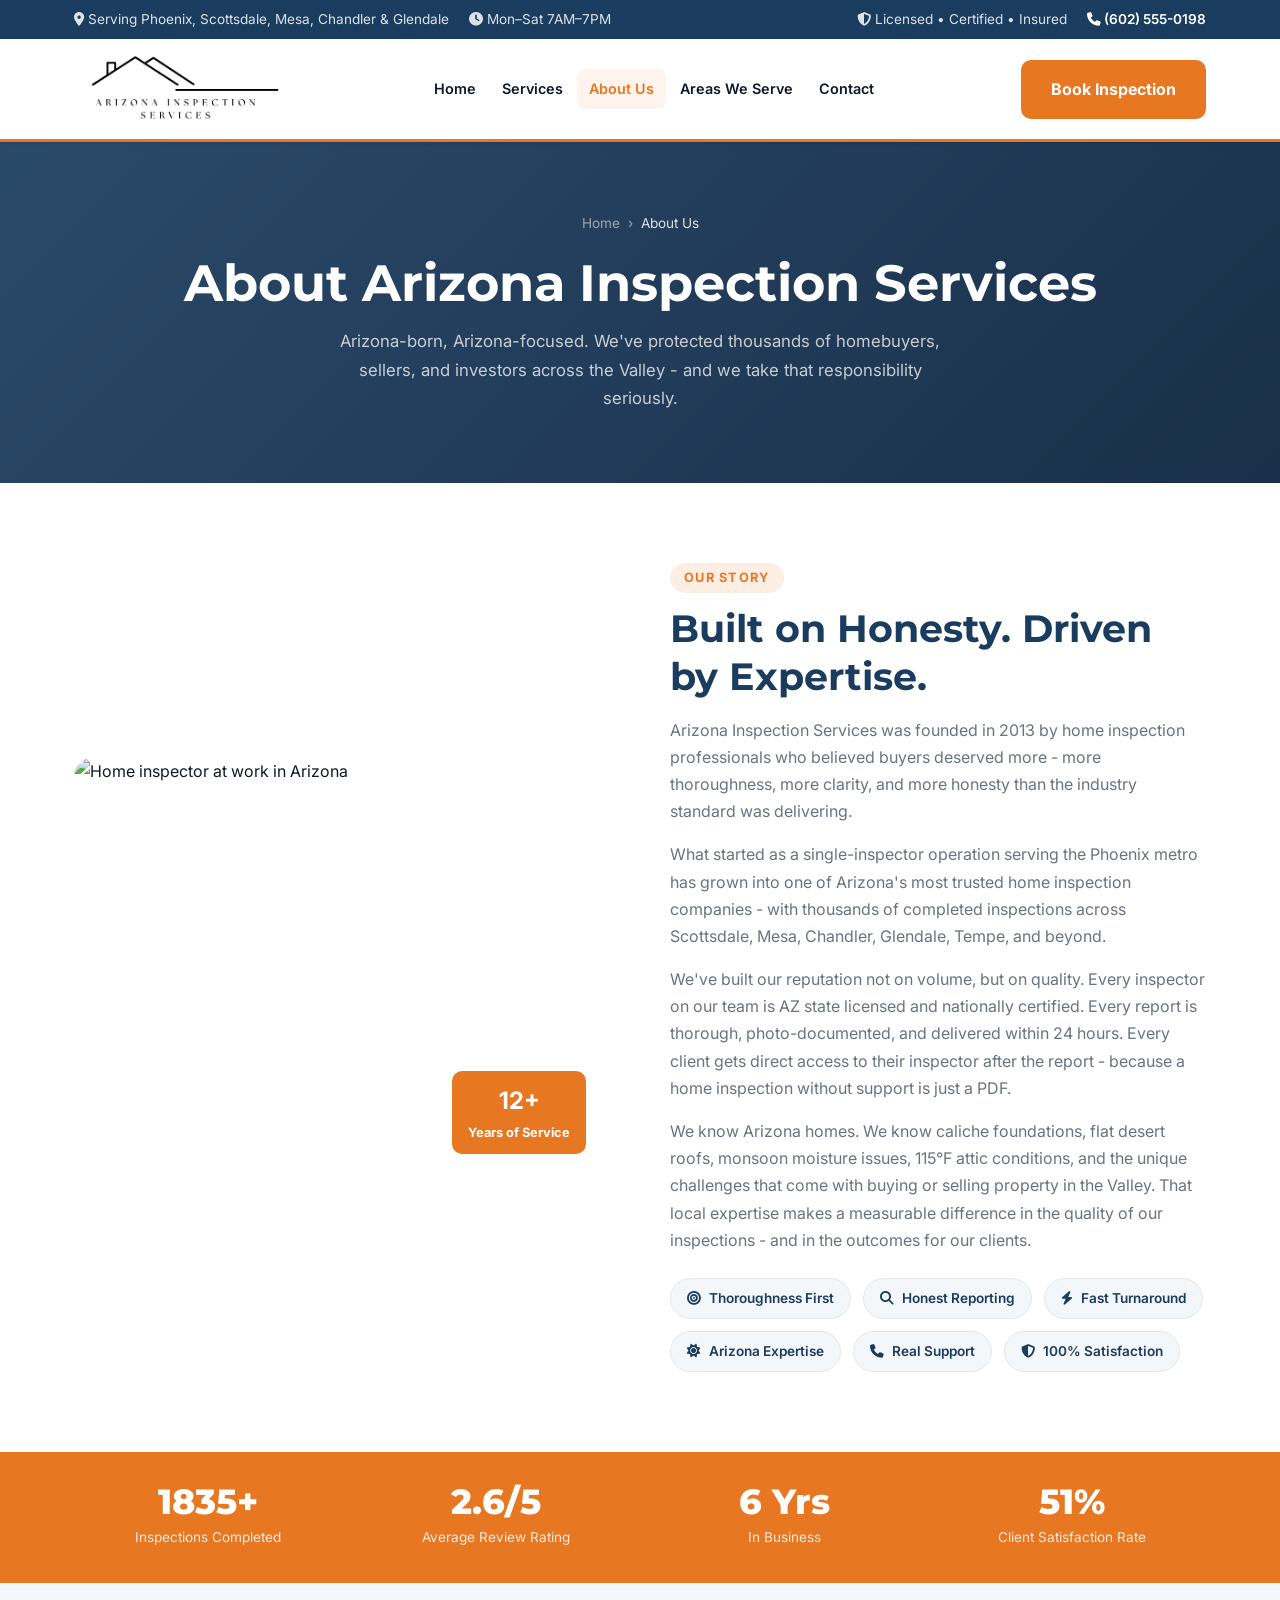
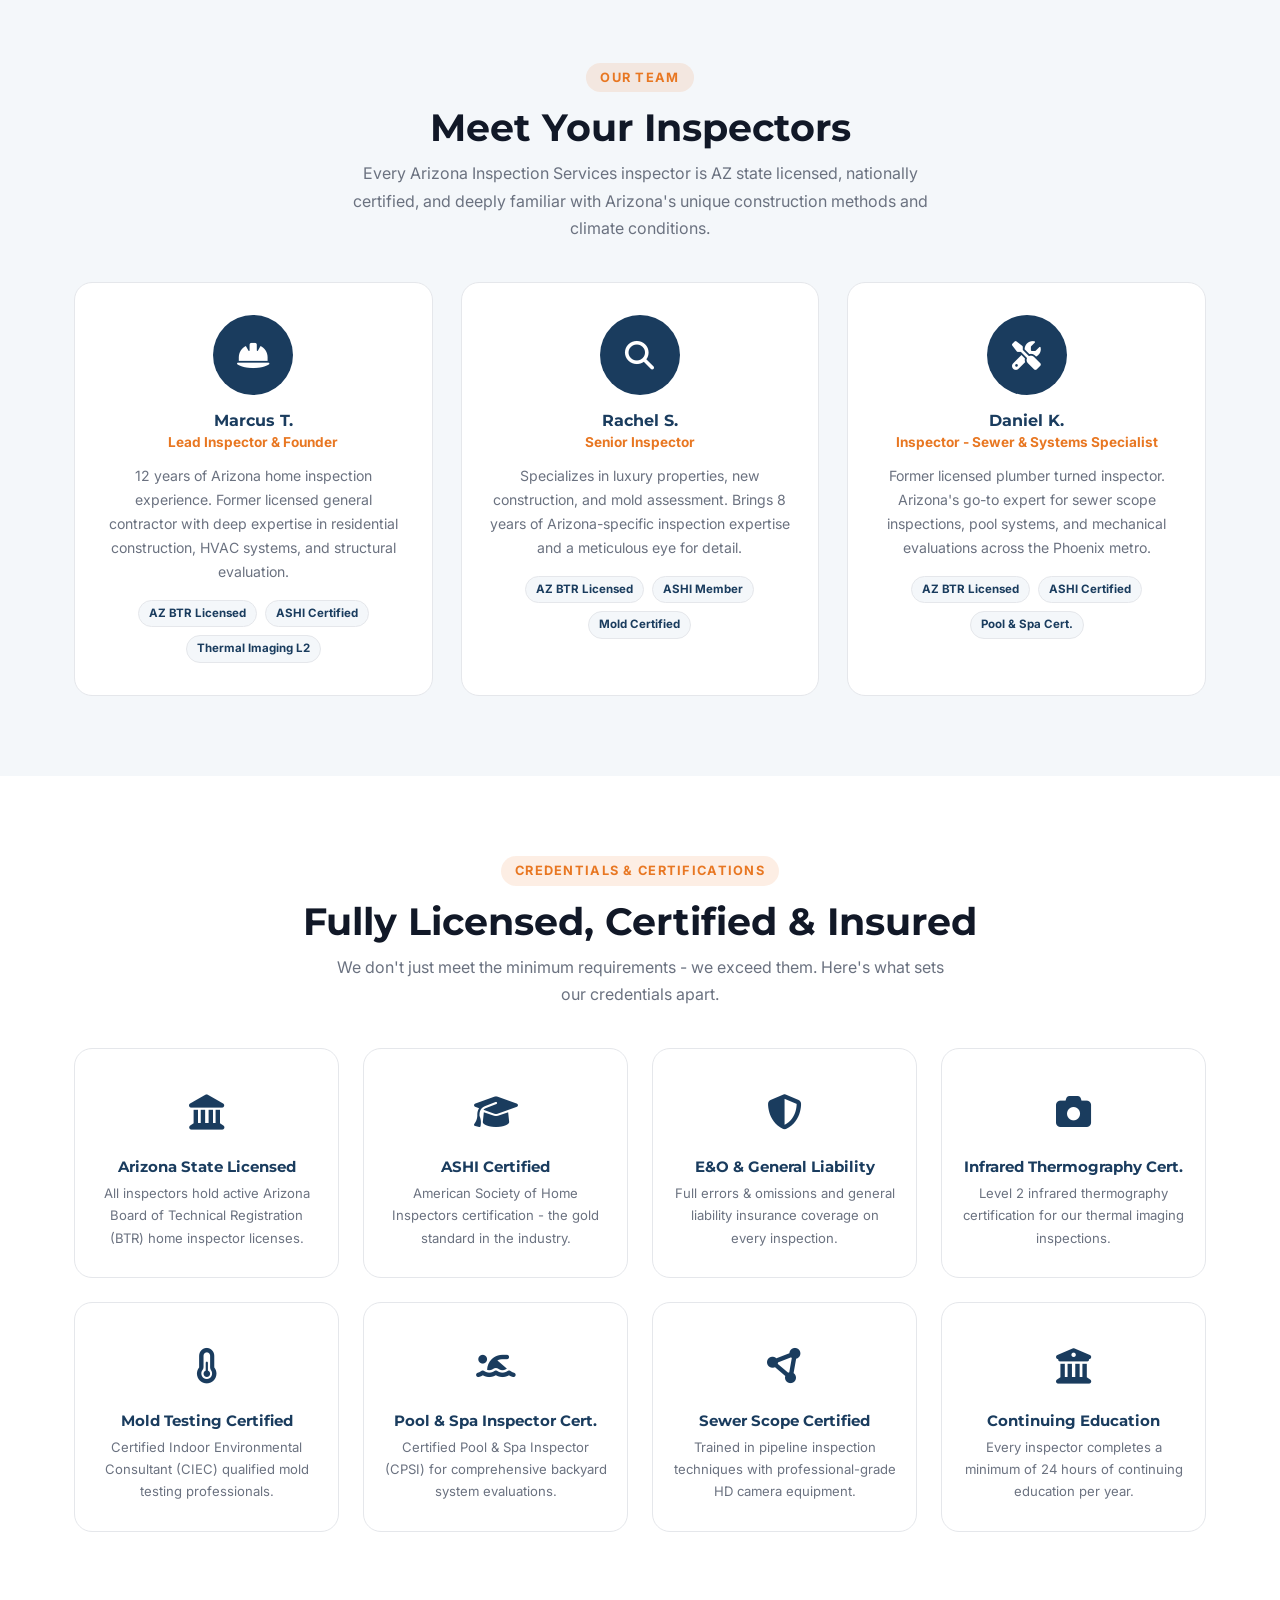
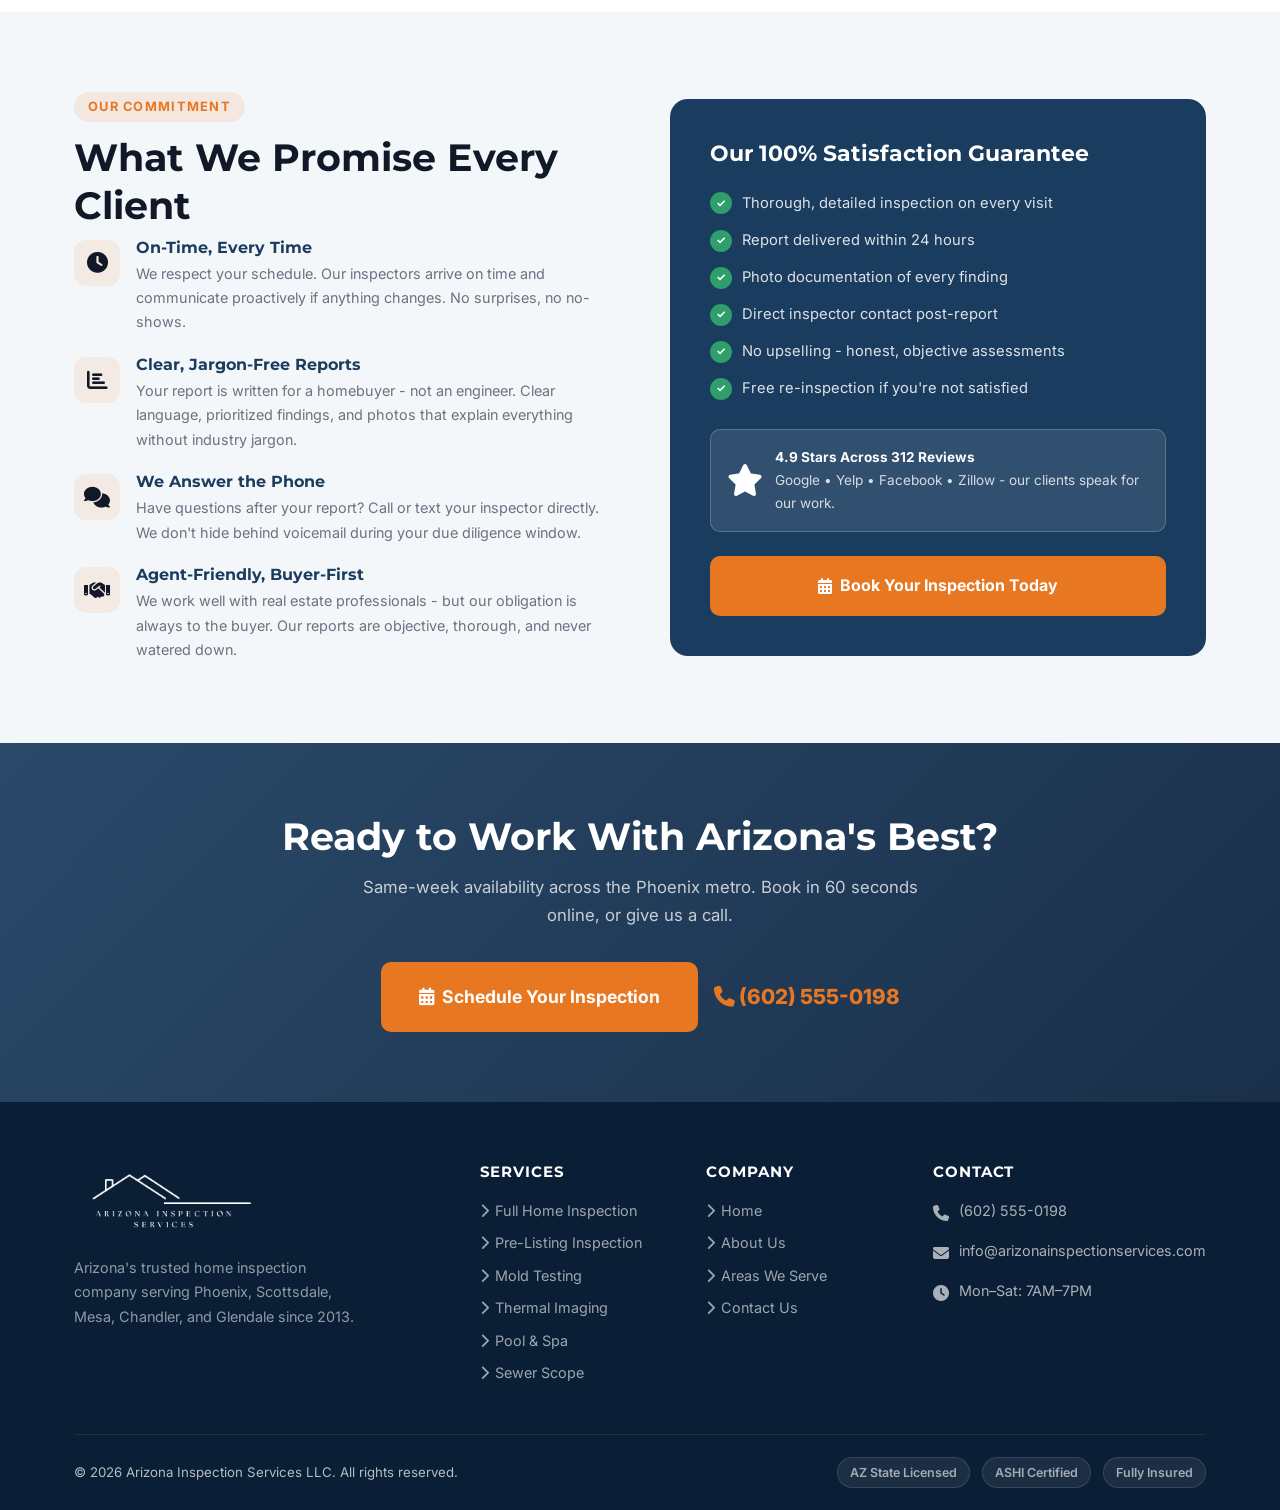
==== commit ae8c55f4: "main" ====
--- a/about.html
+++ b/about.html
@@ -33,11 +33,7 @@
   <nav class="navbar">
     <div class="container">
       <a href="index.html" class="logo">
-        <div class="logo-icon"><i class="fa-solid fa-house"></i></div>
-        <div class="logo-text">
-          <span>Arizona Inspection Services</span>
-          <span>Licensed &bull; Certified &bull; Insured</span>
-        </div>
+        <img src="img/logo.png" alt="Arizona Inspection Services Logo" class="logo-img" />
       </a>
       <div class="nav-links">
         <a href="index.html">Home</a>
@@ -79,9 +75,7 @@
     <div class="container">
       <div class="about-story">
         <div class="about-img fade-in">
-          <div class="about-img-icon"><i class="fa-solid fa-house"></i></div>
-          <h3>Arizona Inspection Services</h3>
-          <p>Protecting Arizona Homebuyers Since 2013</p>
+          <img src="https://images.unsplash.com/photo-1504307651254-35680f356dfd?auto=format&fit=crop&w=800&q=80" alt="Home inspector at work in Arizona" class="about-photo" loading="lazy" />
           <div class="about-img-badge">
             <strong>12+</strong>
             Years of Service
@@ -310,11 +304,7 @@
       <div class="footer-grid">
         <div class="footer-brand">
           <a href="index.html" class="logo">
-            <div class="logo-icon"><i class="fa-solid fa-house"></i></div>
-            <div class="logo-text">
-              <span>Arizona Inspection Services</span>
-              <span>Licensed &bull; Certified &bull; Insured</span>
-            </div>
+            <img src="img/white logo.png" alt="Arizona Inspection Services Logo" class="logo-img" />
           </a>
           <p>Arizona's trusted home inspection company serving Phoenix, Scottsdale, Mesa, Chandler, and Glendale since 2013.</p>
         </div>
--- a/styles.css
+++ b/styles.css
@@ -147,13 +147,11 @@
   gap: 24px;
 }
 .logo { display: flex; align-items: center; gap: 12px; }
-.logo-icon {
-  width: 46px; height: 46px;
-  background: var(--primary);
-  border-radius: 10px;
-  display: flex; align-items: center; justify-content: center;
-  color: var(--white);
-  font-size: 1.4rem;
+.logo-img {
+  height: 80px;
+  width: auto;
+  display: block;
+  object-fit: contain;
 }
 .logo-text span:first-child {
   display: block;
@@ -364,6 +362,11 @@
 .service-card:hover { box-shadow: var(--shadow-md); transform: translateY(-4px); border-color: var(--secondary); }
 .service-card:hover::before { transform: scaleX(1); }
 
+/* Cards without image get direct padding */
+.service-card:not(:has(.service-card-img)) {
+  padding: 28px;
+}
+
 /* Service card photo thumbnail */
 .service-card-img {
   width: 100%;
@@ -422,6 +425,13 @@
   color: var(--white);
   position: relative;
   overflow: hidden;
+}
+.why-visual-img {
+  width: calc(100% + 80px);
+  margin: -40px -40px 32px -40px;
+  height: 220px;
+  object-fit: cover;
+  display: block;
 }
 .why-visual::after {
   content: '';
@@ -572,6 +582,43 @@
 }
 .author-name { font-weight: 700; font-size: .9rem; }
 .author-detail { font-size: .8rem; color: var(--gray); }
+
+/* --- Gallery Strip --- */
+.gallery-strip-section { padding: 0; overflow: hidden; }
+.gallery-strip {
+  display: grid;
+  grid-template-columns: repeat(6, 1fr);
+  gap: 0;
+}
+.gallery-strip img {
+  width: 100%;
+  height: 220px;
+  object-fit: cover;
+  display: block;
+  transition: transform 0.4s ease, filter 0.4s ease;
+  filter: brightness(0.92);
+}
+.gallery-strip img:hover { transform: scale(1.04); filter: brightness(1); z-index: 1; }
+
+/* --- Image Slider --- */
+.img-slider {
+  position: relative;
+  overflow: hidden;
+  border-radius: var(--radius-lg);
+  padding-bottom: 48px;
+}
+.img-slider-track {
+  display: flex;
+  transition: transform 0.5s cubic-bezier(0.4, 0, 0.2, 1);
+  will-change: transform;
+}
+.img-slider-track img {
+  min-width: 100%;
+  height: 380px;
+  object-fit: cover;
+  display: block;
+  flex-shrink: 0;
+}
 
 /* --- FAQ --- */
 .faq-list { max-width: 780px; margin: 0 auto; display: flex; flex-direction: column; gap: 12px; }
@@ -863,20 +910,18 @@
   align-items: center;
 }
 .about-img {
-  background: linear-gradient(135deg, rgba(26,60,94,0.7), rgba(13,36,64,0.75)),
-    url('https://images.unsplash.com/photo-1504307651254-35680f356dfd?auto=format&fit=crop&w=800&q=80') center/cover no-repeat;
   border-radius: var(--radius-lg);
   min-height: 420px;
-  display: flex;
-  flex-direction: column;
-  align-items: center;
-  justify-content: center;
-  color: var(--white);
-  text-align: center;
-  padding: 40px;
-  gap: 16px;
   position: relative;
   overflow: hidden;
+}
+.about-photo {
+  width: 100%;
+  height: 100%;
+  min-height: 420px;
+  object-fit: cover;
+  display: block;
+  border-radius: var(--radius-lg);
 }
 .about-img-icon { font-size: 5rem; opacity: .9; }
 .about-img h3  { color: var(--white); font-size: 1.5rem; }
@@ -1256,6 +1301,8 @@
 
   /* Testimonials */
   .testimonial-slider     { padding-bottom: 48px; }
+  .gallery-strip          { grid-template-columns: repeat(3, 1fr); }
+  .gallery-strip img      { height: 160px; }
 
   /* Why section */
   .why-visual           { padding: 28px; }
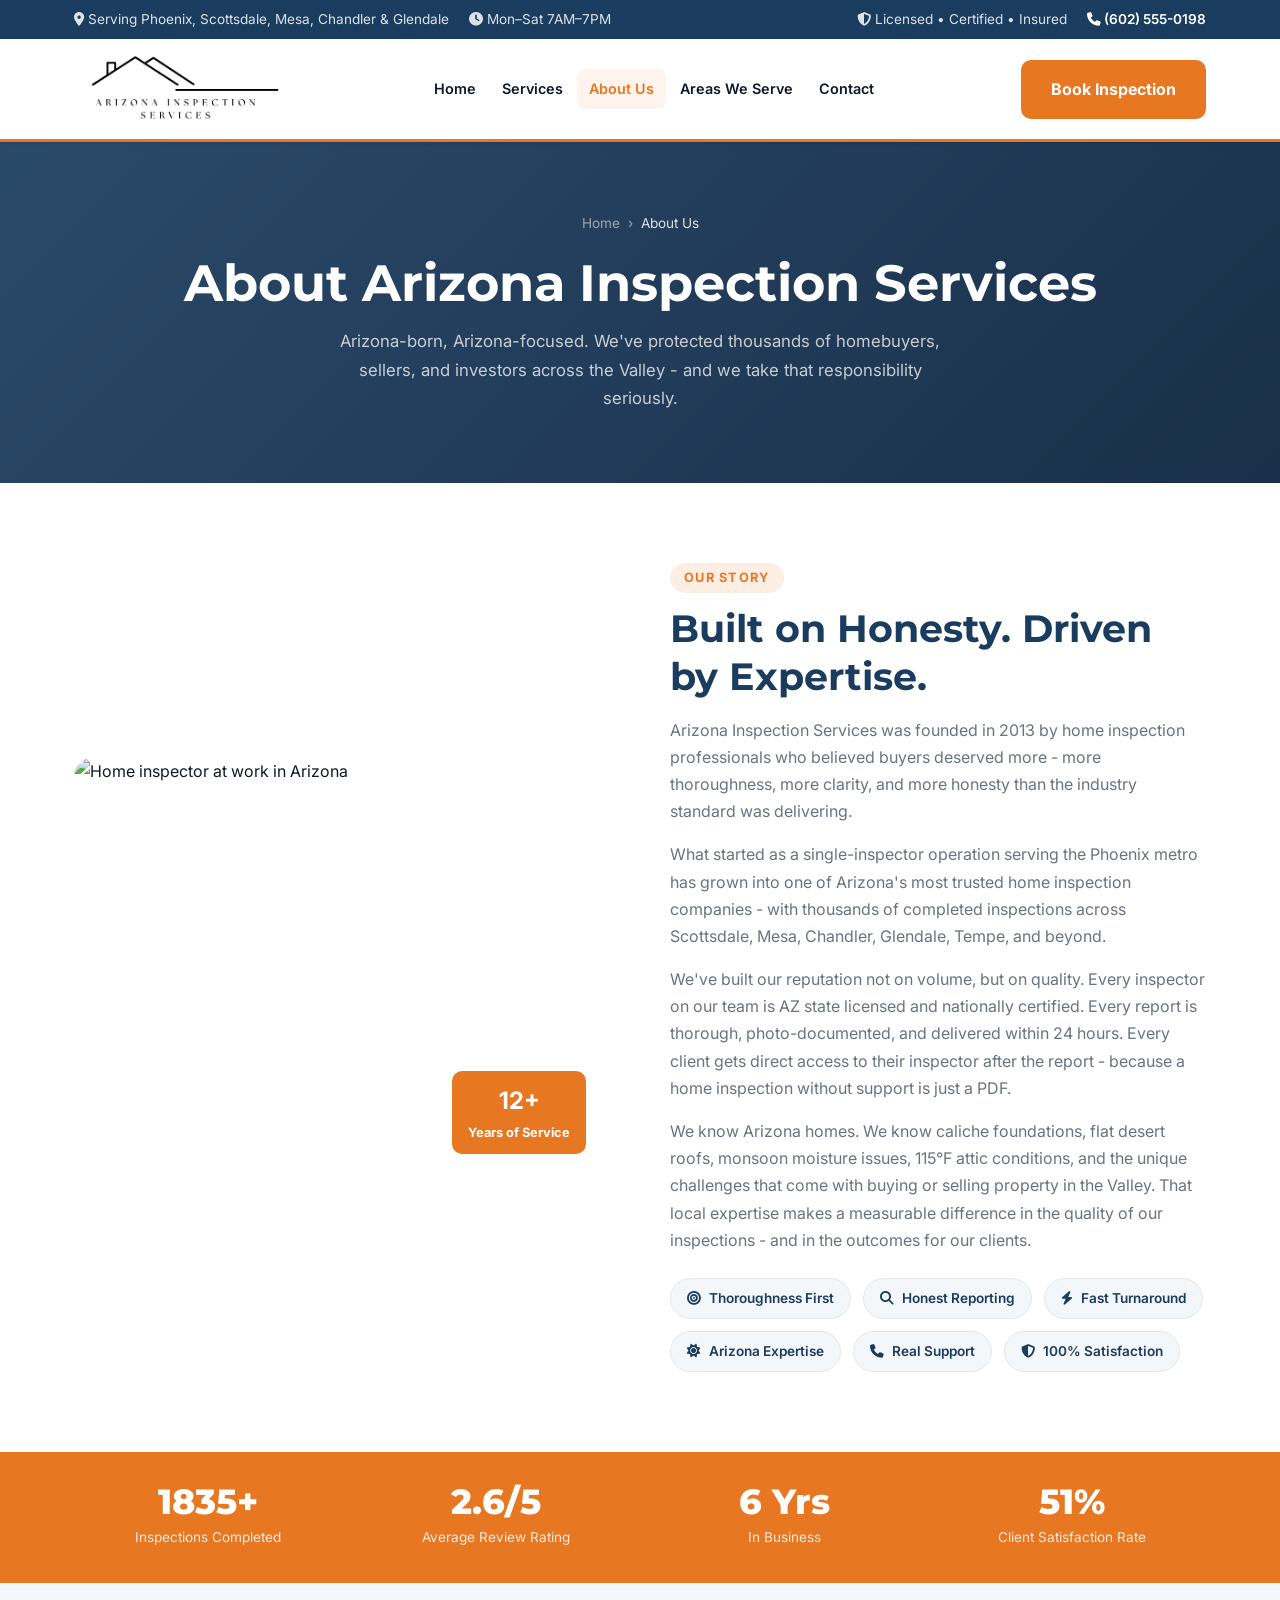
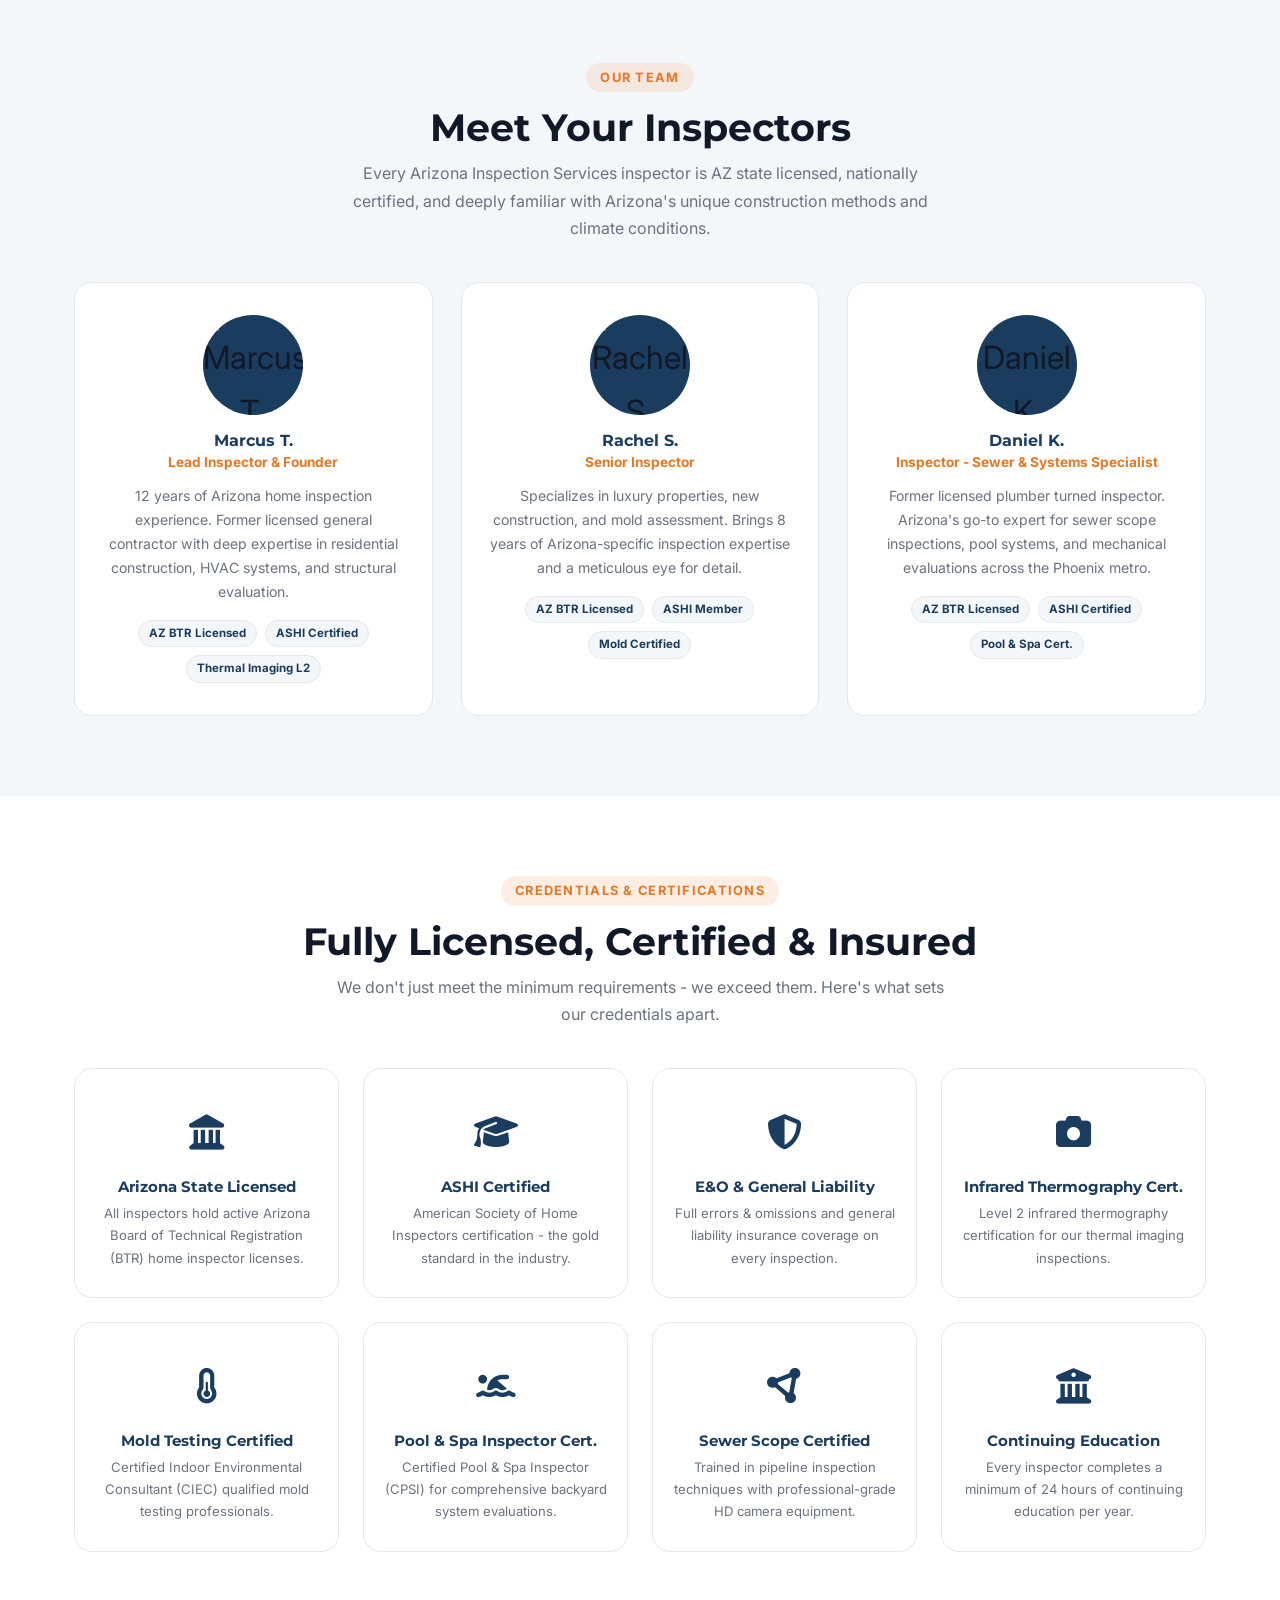
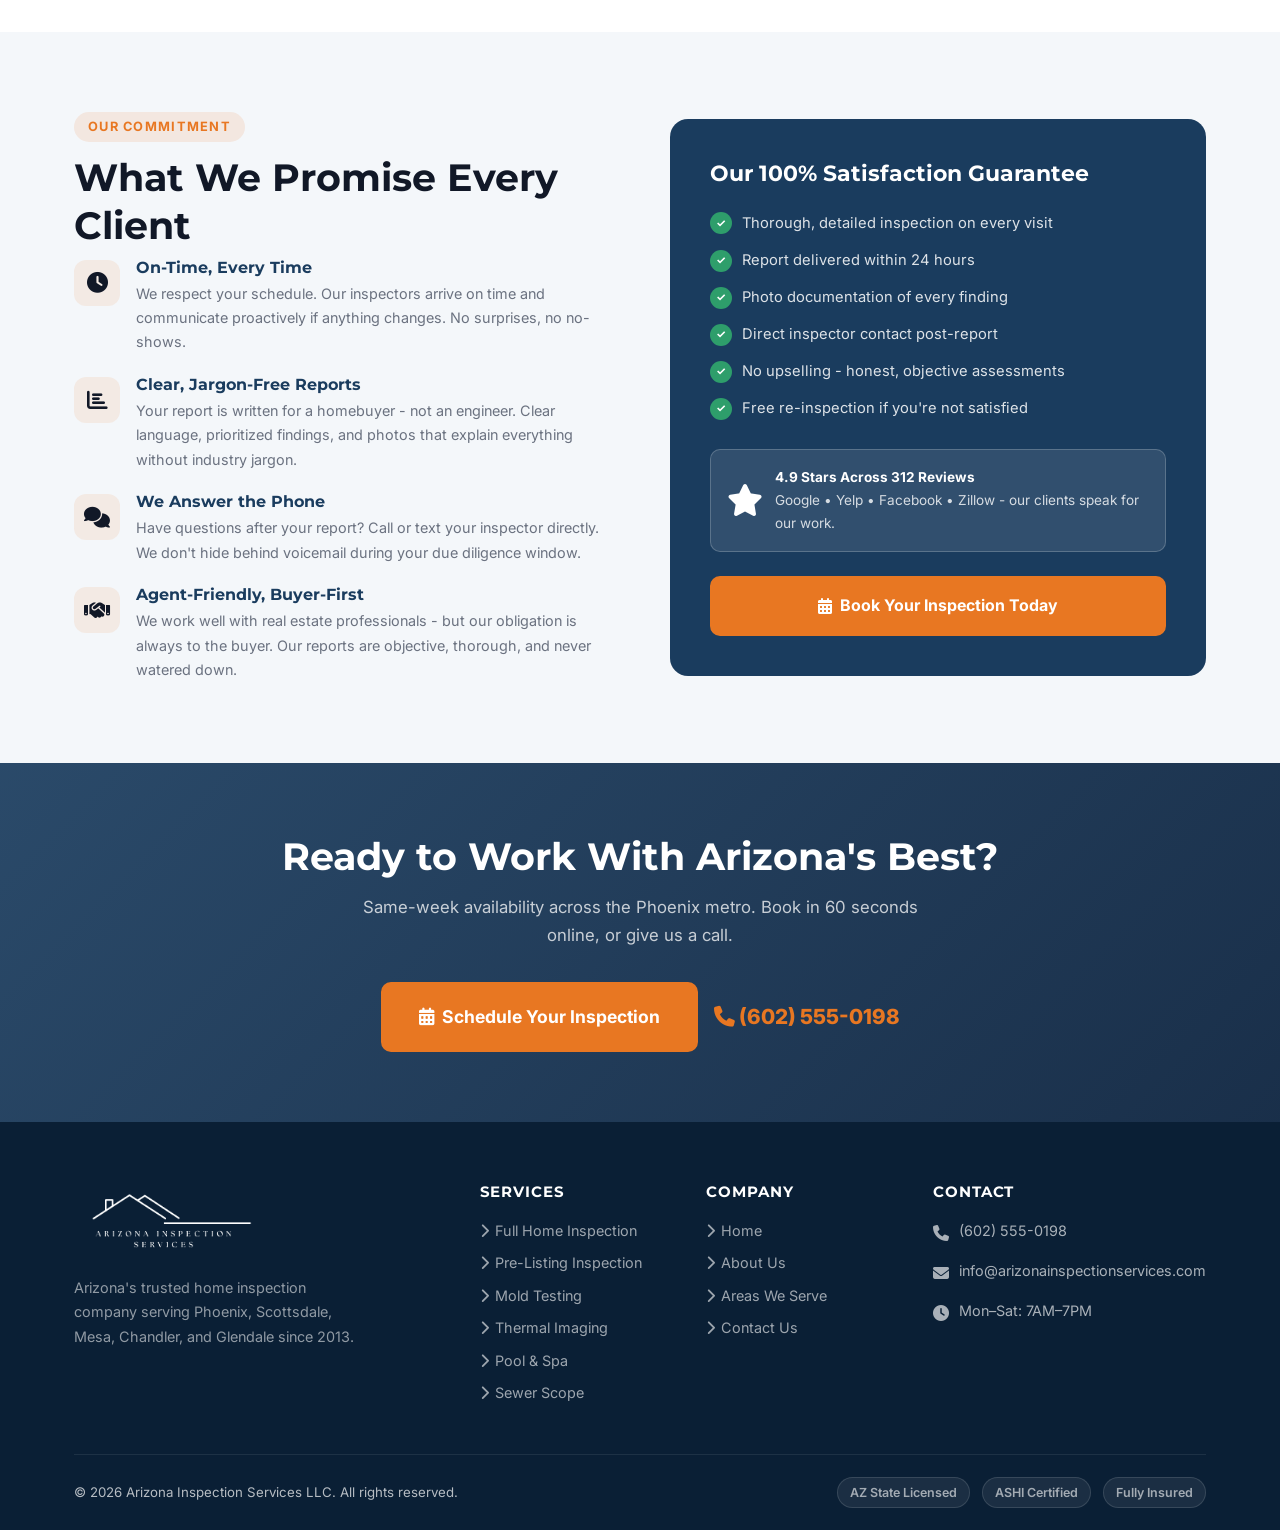
==== commit 4a4b5fa2: "main" ====
--- a/about.html
+++ b/about.html
@@ -135,7 +135,7 @@
       </div>
       <div class="team-grid">
         <div class="team-card fade-in fade-in-delay-1">
-          <div class="team-avatar"><i class="fa-solid fa-helmet-safety"></i></div>
+          <div class="team-avatar"><img src="https://images.unsplash.com/photo-1507003211169-0a1dd7228f2d?auto=format&fit=crop&w=200&q=80" alt="Marcus T. Lead Inspector" class="team-photo" /></div>
           <h4>Marcus T.</h4>
           <div class="role">Lead Inspector &amp; Founder</div>
           <p>12 years of Arizona home inspection experience. Former licensed general contractor with deep expertise in residential construction, HVAC systems, and structural evaluation.</p>
@@ -146,7 +146,7 @@
           </div>
         </div>
         <div class="team-card fade-in fade-in-delay-2">
-          <div class="team-avatar"><i class="fa-solid fa-magnifying-glass"></i></div>
+          <div class="team-avatar"><img src="https://images.unsplash.com/photo-1573496359142-b8d87734a5a2?auto=format&fit=crop&w=200&q=80" alt="Rachel S. Senior Inspector" class="team-photo" /></div>
           <h4>Rachel S.</h4>
           <div class="role">Senior Inspector</div>
           <p>Specializes in luxury properties, new construction, and mold assessment. Brings 8 years of Arizona-specific inspection expertise and a meticulous eye for detail.</p>
@@ -157,7 +157,7 @@
           </div>
         </div>
         <div class="team-card fade-in fade-in-delay-3">
-          <div class="team-avatar"><i class="fa-solid fa-screwdriver-wrench"></i></div>
+          <div class="team-avatar"><img src="https://images.unsplash.com/photo-1500648767791-00dcc994a43e?auto=format&fit=crop&w=200&q=80" alt="Daniel K. Sewer and Systems Specialist" class="team-photo" /></div>
           <h4>Daniel K.</h4>
           <div class="role">Inspector - Sewer &amp; Systems Specialist</div>
           <p>Former licensed plumber turned inspector. Arizona's go-to expert for sewer scope inspections, pool systems, and mechanical evaluations across the Phoenix metro.</p>
--- a/styles.css
+++ b/styles.css
@@ -481,11 +481,21 @@
 }
 .step-card {
   text-align: center;
-  padding: 28px 20px;
+  padding: 0;
   background: var(--white);
   border-radius: var(--radius-lg);
   box-shadow: var(--shadow-sm);
   position: relative;
+  overflow: hidden;
+}
+.step-img {
+  width: 100%;
+  height: 160px;
+  object-fit: cover;
+  display: block;
+}
+.step-card-body {
+  padding: 20px 20px 28px;
 }
 .step-number {
   width: 64px; height: 64px;
@@ -967,12 +977,20 @@
 }
 .team-card:hover { box-shadow: var(--shadow-md); }
 .team-avatar {
-  width: 80px; height: 80px;
+  width: 100px; height: 100px;
   border-radius: 50%;
   background: var(--primary);
   display: flex; align-items: center; justify-content: center;
   font-size: 2rem;
   margin: 0 auto 16px;
+  overflow: hidden;
+}
+.team-photo {
+  width: 100%; height: 100%;
+  object-fit: cover;
+  object-position: top;
+  display: block;
+  border-radius: 50%;
 }
 .team-card h4 { color: var(--primary); }
 .team-card .role { color: var(--secondary); font-size: .85rem; font-weight: 700; margin-bottom: 10px; }
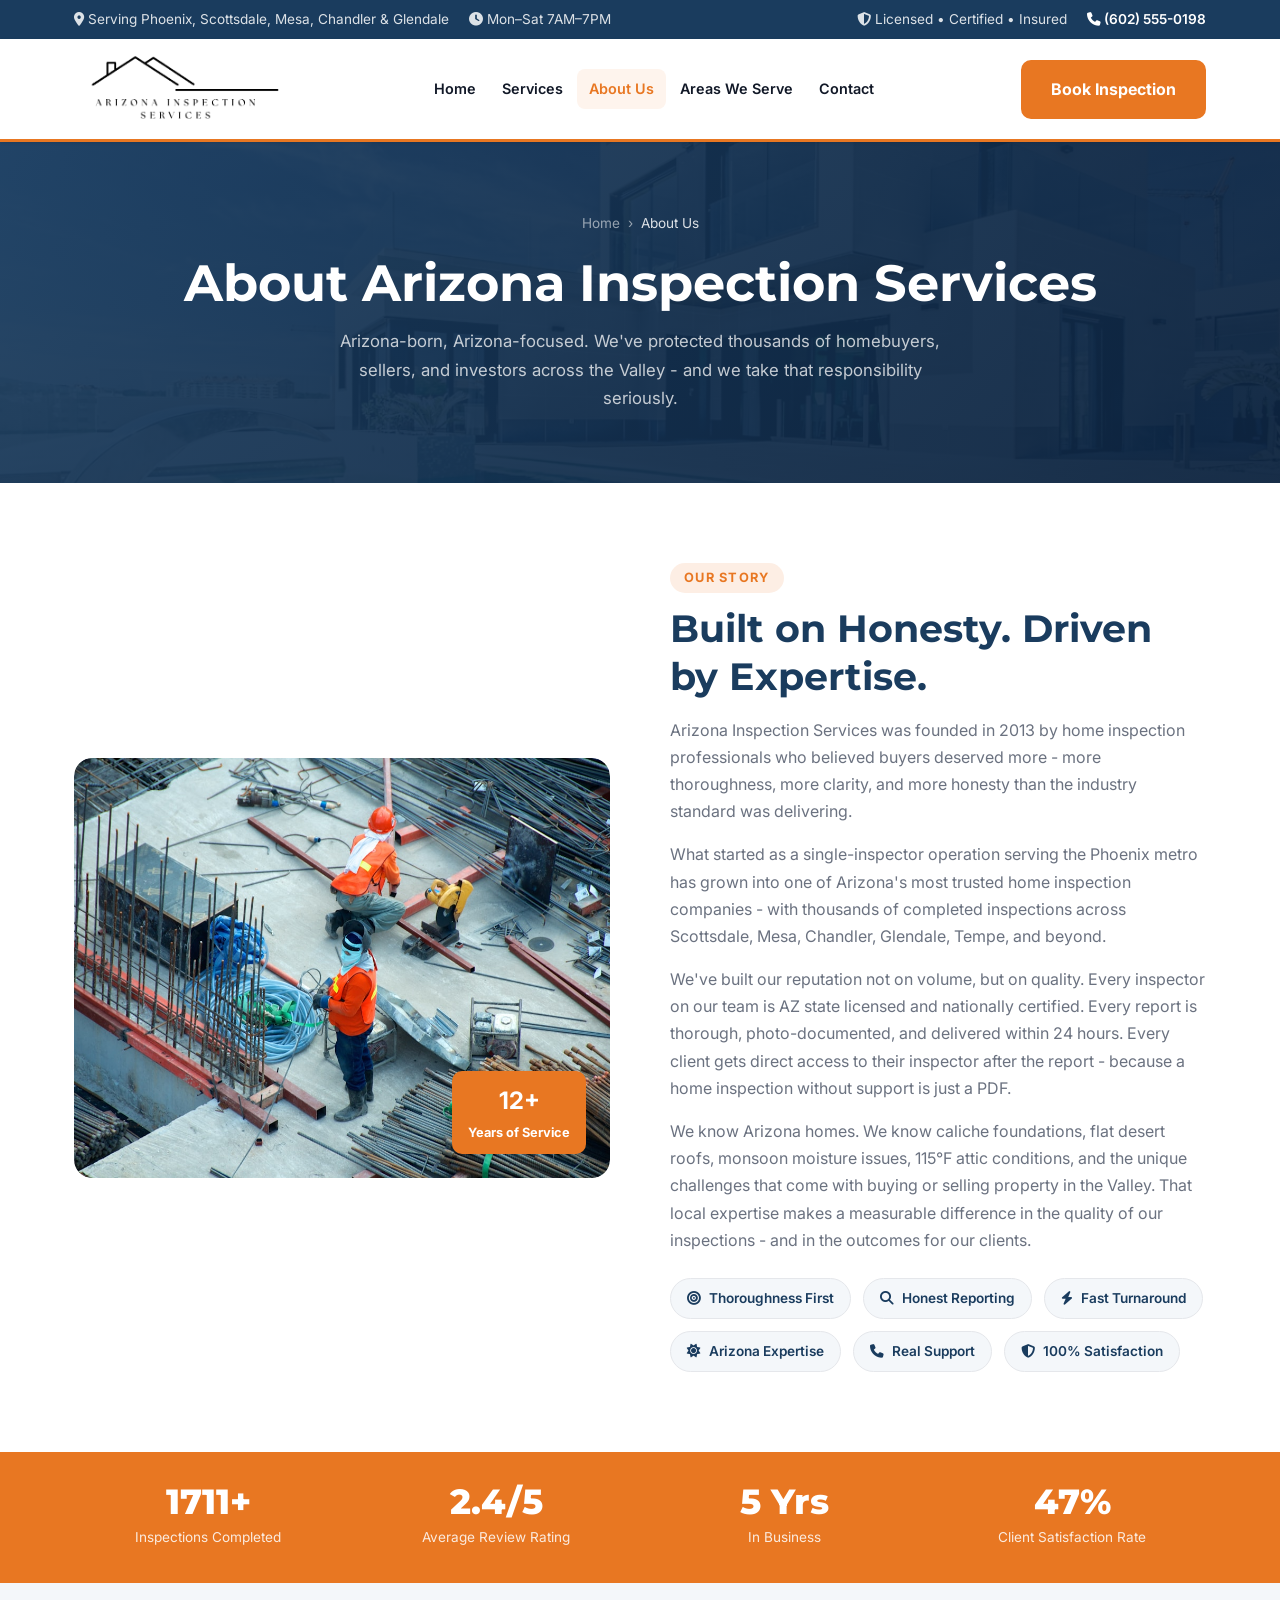
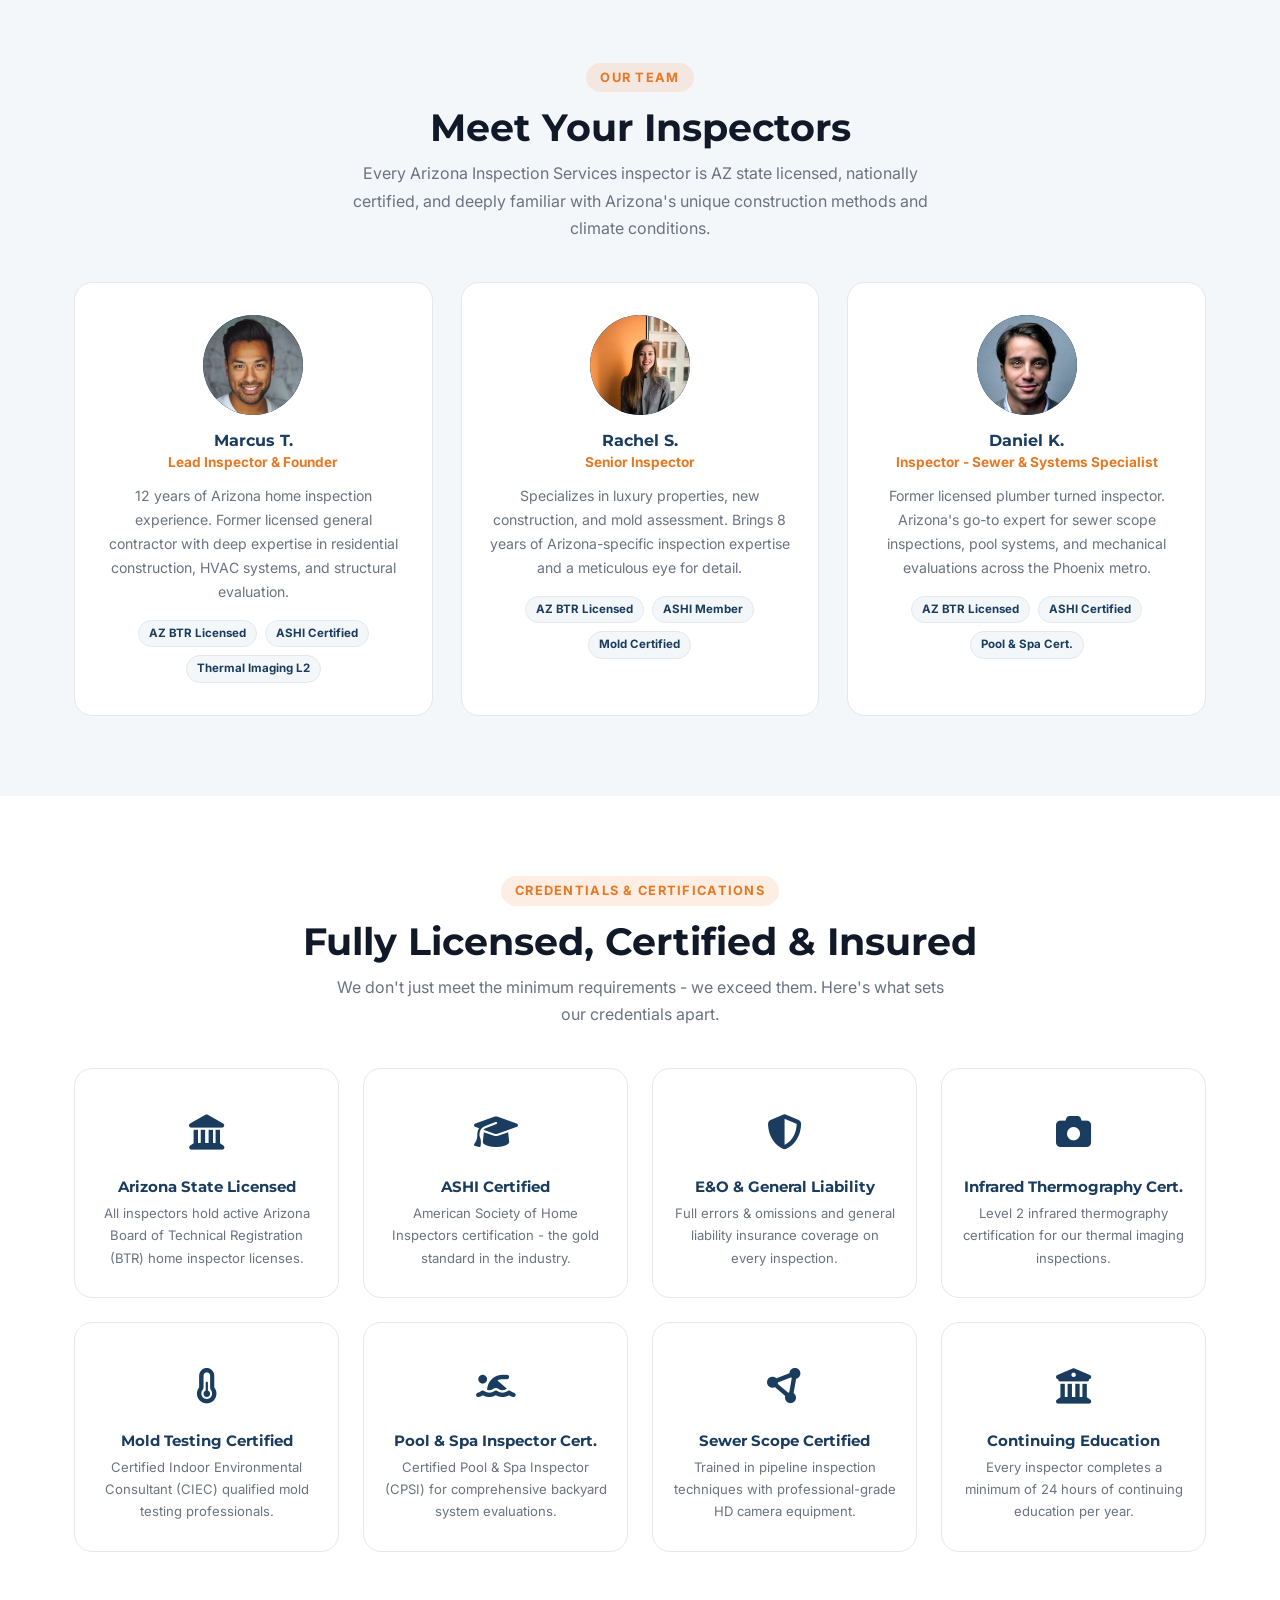
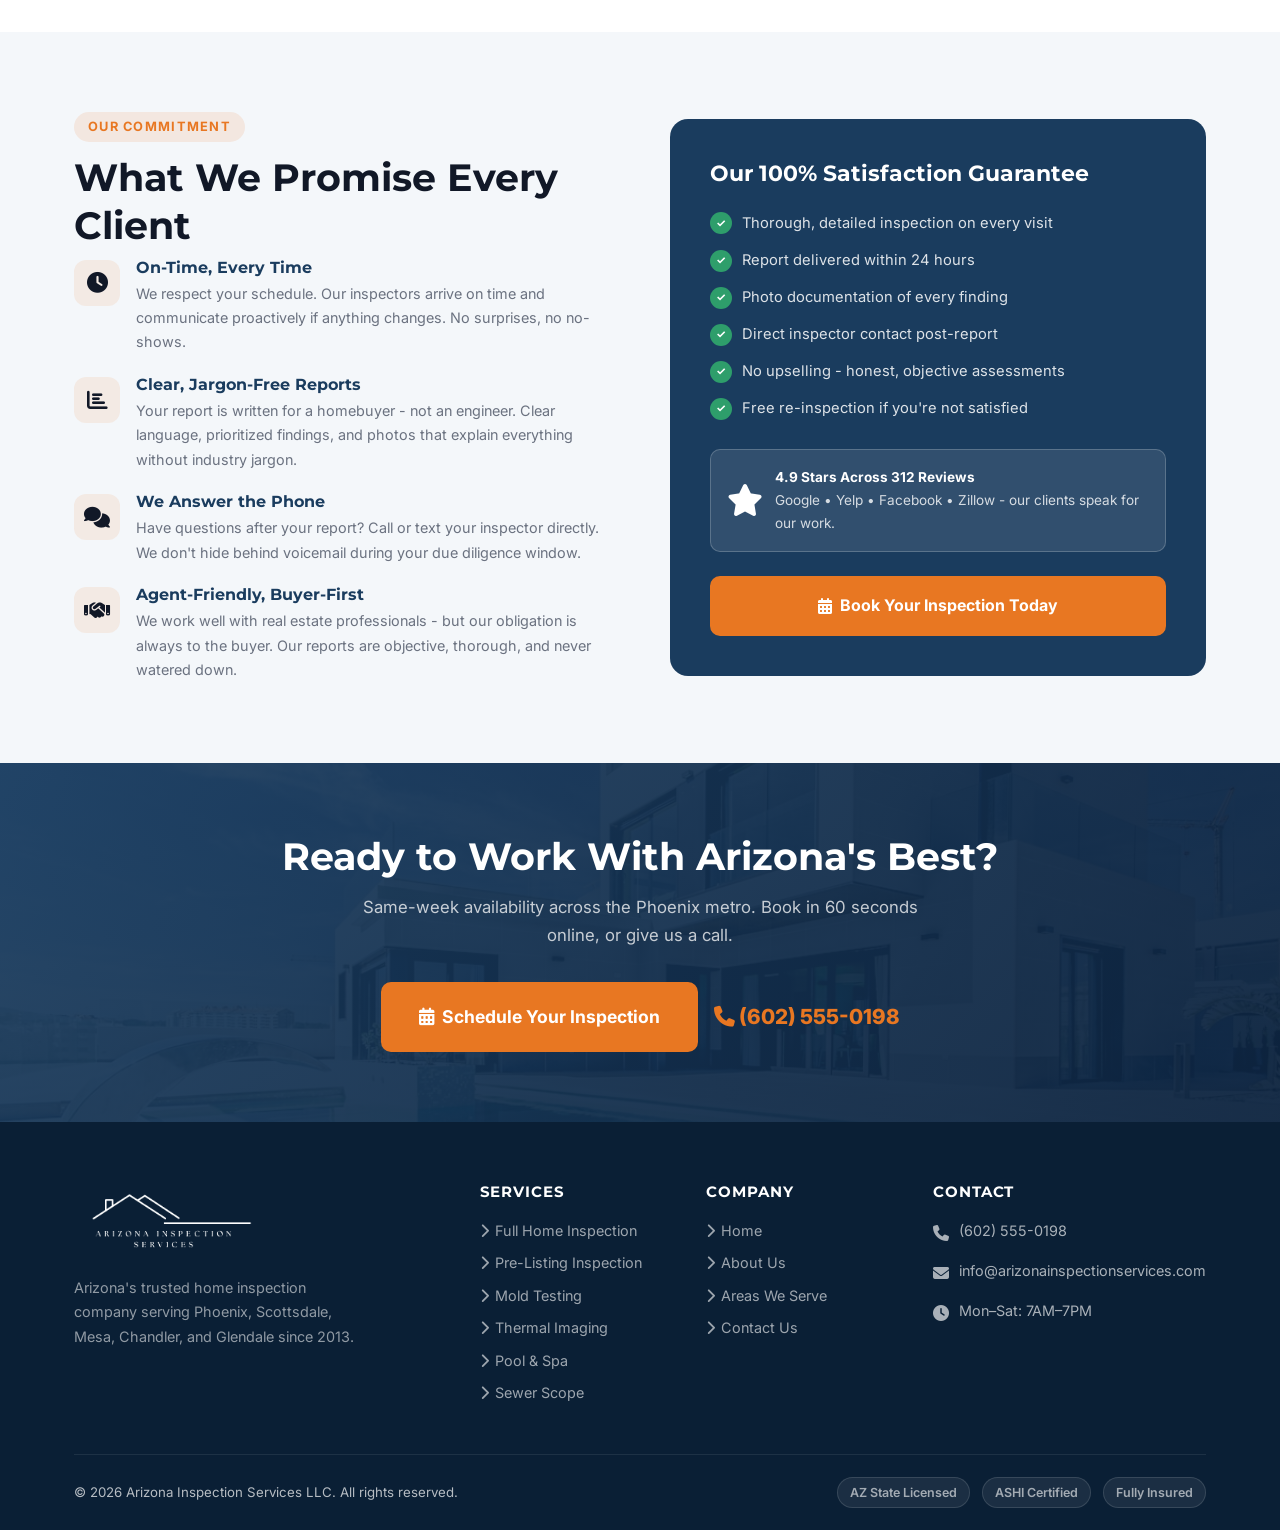
==== commit 3cebefdc: "Download all images locally, replace CDN URLs with local paths" ====
--- a/about.html
+++ b/about.html
@@ -75,7 +75,7 @@
     <div class="container">
       <div class="about-story">
         <div class="about-img fade-in">
-          <img src="https://images.unsplash.com/photo-1504307651254-35680f356dfd?auto=format&fit=crop&w=800&q=80" alt="Home inspector at work in Arizona" class="about-photo" loading="lazy" />
+          <img src="img/inspector-work.jpg" alt="Home inspector at work in Arizona" class="about-photo" loading="lazy" />
           <div class="about-img-badge">
             <strong>12+</strong>
             Years of Service
@@ -135,7 +135,7 @@
       </div>
       <div class="team-grid">
         <div class="team-card fade-in fade-in-delay-1">
-          <div class="team-avatar"><img src="https://images.unsplash.com/photo-1507003211169-0a1dd7228f2d?auto=format&fit=crop&w=200&q=80" alt="Marcus T. Lead Inspector" class="team-photo" /></div>
+          <div class="team-avatar"><img src="img/team-marcus.jpg" alt="Marcus T. Lead Inspector" class="team-photo" /></div>
           <h4>Marcus T.</h4>
           <div class="role">Lead Inspector &amp; Founder</div>
           <p>12 years of Arizona home inspection experience. Former licensed general contractor with deep expertise in residential construction, HVAC systems, and structural evaluation.</p>
@@ -146,7 +146,7 @@
           </div>
         </div>
         <div class="team-card fade-in fade-in-delay-2">
-          <div class="team-avatar"><img src="https://images.unsplash.com/photo-1573496359142-b8d87734a5a2?auto=format&fit=crop&w=200&q=80" alt="Rachel S. Senior Inspector" class="team-photo" /></div>
+          <div class="team-avatar"><img src="img/team-rachel.jpg" alt="Rachel S. Senior Inspector" class="team-photo" /></div>
           <h4>Rachel S.</h4>
           <div class="role">Senior Inspector</div>
           <p>Specializes in luxury properties, new construction, and mold assessment. Brings 8 years of Arizona-specific inspection expertise and a meticulous eye for detail.</p>
@@ -157,7 +157,7 @@
           </div>
         </div>
         <div class="team-card fade-in fade-in-delay-3">
-          <div class="team-avatar"><img src="https://images.unsplash.com/photo-1500648767791-00dcc994a43e?auto=format&fit=crop&w=200&q=80" alt="Daniel K. Sewer and Systems Specialist" class="team-photo" /></div>
+          <div class="team-avatar"><img src="img/team-daniel.jpg" alt="Daniel K. Sewer and Systems Specialist" class="team-photo" /></div>
           <h4>Daniel K.</h4>
           <div class="role">Inspector - Sewer &amp; Systems Specialist</div>
           <p>Former licensed plumber turned inspector. Arizona's go-to expert for sewer scope inspections, pool systems, and mechanical evaluations across the Phoenix metro.</p>
--- a/styles.css
+++ b/styles.css
@@ -198,7 +198,7 @@
 .hero {
   background:
     linear-gradient(135deg, rgba(26,60,94,0.92) 0%, rgba(13,36,64,0.88) 60%, rgba(26,60,94,0.85) 100%),
-    url('https://images.unsplash.com/photo-1570129477492-45c003edd2be?auto=format&fit=crop&w=1600&q=80') center/cover no-repeat;
+    url('img/house-exterior-1.jpg') center/cover no-repeat;
   color: var(--white);
   padding: 90px 0 80px;
   position: relative;
@@ -671,7 +671,7 @@
 .cta-banner {
   background:
     linear-gradient(135deg, rgba(26,60,94,0.93) 0%, rgba(13,36,64,0.95) 100%),
-    url('https://images.unsplash.com/photo-1600585154340-be6161a56a0c?auto=format&fit=crop&w=1400&q=80') center/cover no-repeat;
+    url('img/house-exterior-2.jpg') center/cover no-repeat;
   color: var(--white);
   padding: 70px 0;
   text-align: center;
@@ -777,7 +777,7 @@
 .page-hero {
   background:
     linear-gradient(135deg, rgba(26,60,94,0.93) 0%, rgba(13,36,64,0.95) 100%),
-    url('https://images.unsplash.com/photo-1600585154340-be6161a56a0c?auto=format&fit=crop&w=1400&q=80') center/cover no-repeat;
+    url('img/house-exterior-2.jpg') center/cover no-repeat;
   color: var(--white);
   padding: 70px 0;
   text-align: center;
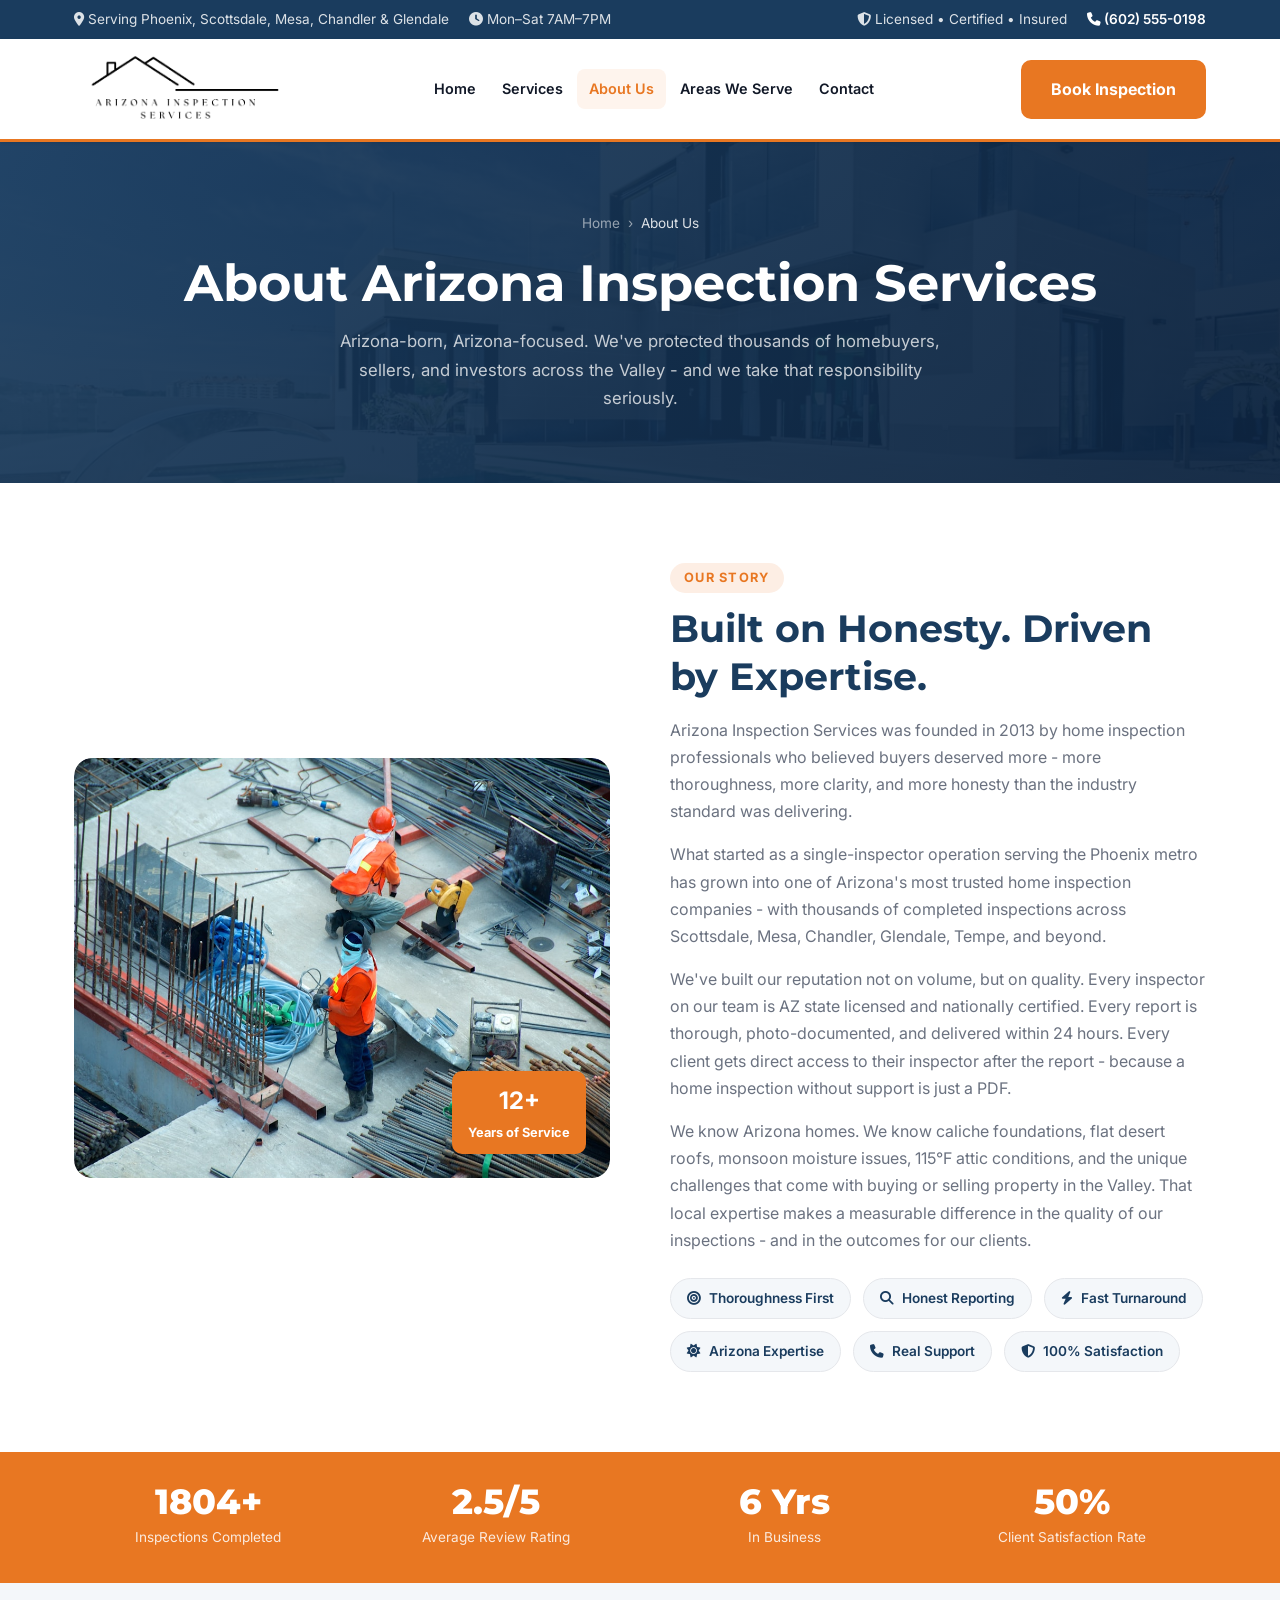
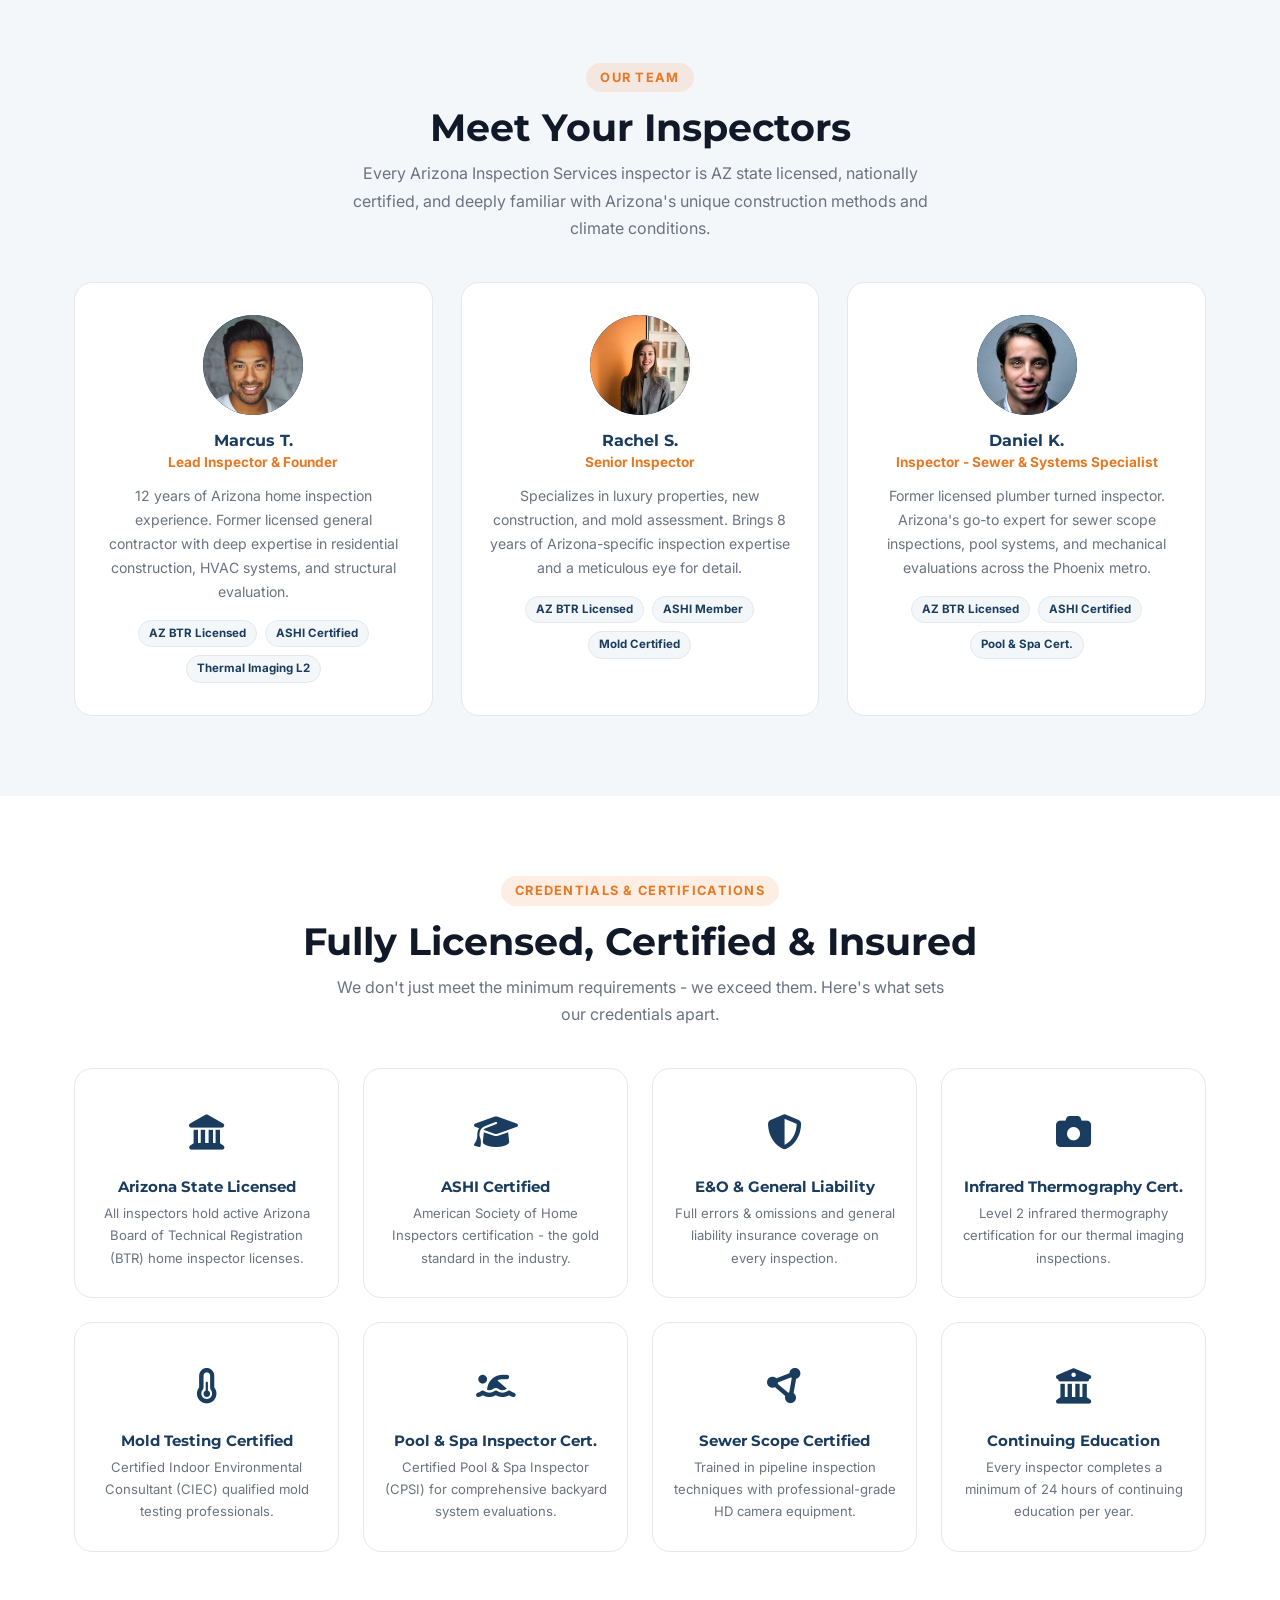
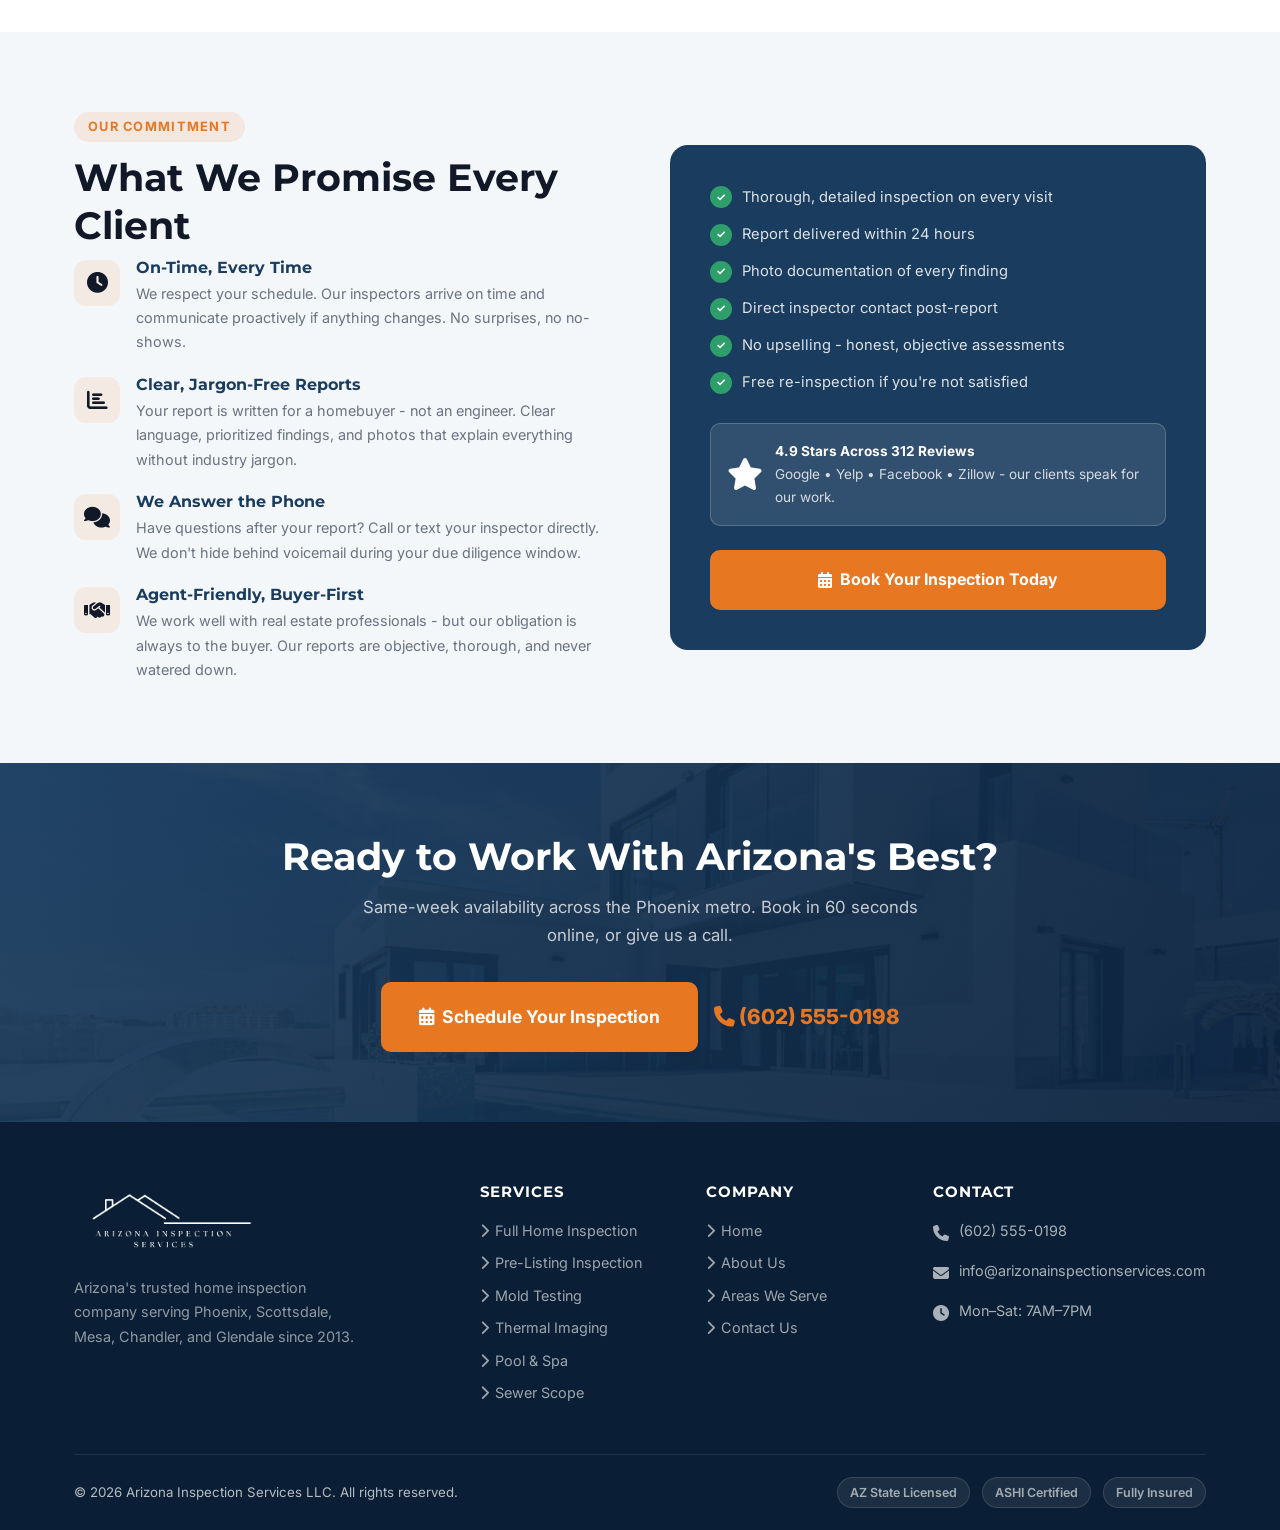
==== commit ec375d05: "main" ====
--- a/about.html
+++ b/about.html
@@ -262,8 +262,7 @@
             </div>
           </div>
         </div>
-        <div class="why-visual fade-in">
-          <h3>Our 100% Satisfaction Guarantee</h3>
+        <div class="why-visual why-visual--no-img fade-in">
           <div class="why-checklist">
             <div class="why-check">Thorough, detailed inspection on every visit</div>
             <div class="why-check">Report delivered within 24 hours</div>
--- a/styles.css
+++ b/styles.css
@@ -198,7 +198,7 @@
 .hero {
   background:
     linear-gradient(135deg, rgba(26,60,94,0.92) 0%, rgba(13,36,64,0.88) 60%, rgba(26,60,94,0.85) 100%),
-    url('img/house-exterior-1.jpg') center/cover no-repeat;
+    url('img/house-pool.jpg') center/cover no-repeat;
   color: var(--white);
   padding: 90px 0 80px;
   position: relative;
@@ -421,17 +421,22 @@
 .why-visual {
   background: var(--primary);
   border-radius: var(--radius-lg);
-  padding: 40px;
+  padding: 0;
   color: var(--white);
   position: relative;
   overflow: hidden;
 }
 .why-visual-img {
-  width: calc(100% + 80px);
-  margin: -40px -40px 32px -40px;
+  width: 100%;
   height: 220px;
   object-fit: cover;
   display: block;
+}
+.why-visual-body {
+  padding: 40px;
+}
+.why-visual--no-img {
+  padding: 40px;
 }
 .why-visual::after {
   content: '';
@@ -1234,7 +1239,9 @@
   .hero-sub             { max-width: 100%; }
 
   .why-grid             { grid-template-columns: 1fr; gap: 40px; }
-  .why-visual           { padding: 32px; }
+  .why-visual           { padding: 0; }
+  .why-visual--no-img   { padding: 32px; }
+  .why-visual-body      { padding: 32px; }
 
   .footer-grid          { grid-template-columns: 1fr 1fr; gap: 36px; }
 
@@ -1323,7 +1330,9 @@
   .gallery-strip img      { height: 160px; }
 
   /* Why section */
-  .why-visual           { padding: 28px; }
+  .why-visual           { padding: 0; }
+  .why-visual--no-img   { padding: 28px; }
+  .why-visual-body      { padding: 28px; }
 
   /* CTA Banner */
   .cta-banner           { padding: 52px 0; }
@@ -1392,7 +1401,9 @@
   .services-nav a       { padding: 12px 14px; font-size: .78rem; }
 
   /* Why section checklist */
-  .why-visual           { padding: 22px 18px; }
+  .why-visual           { padding: 0; }
+  .why-visual--no-img   { padding: 22px 18px; }
+  .why-visual-body      { padding: 22px 18px; }
   .why-visual h3        { font-size: 1.15rem; }
 
   /* CTA */
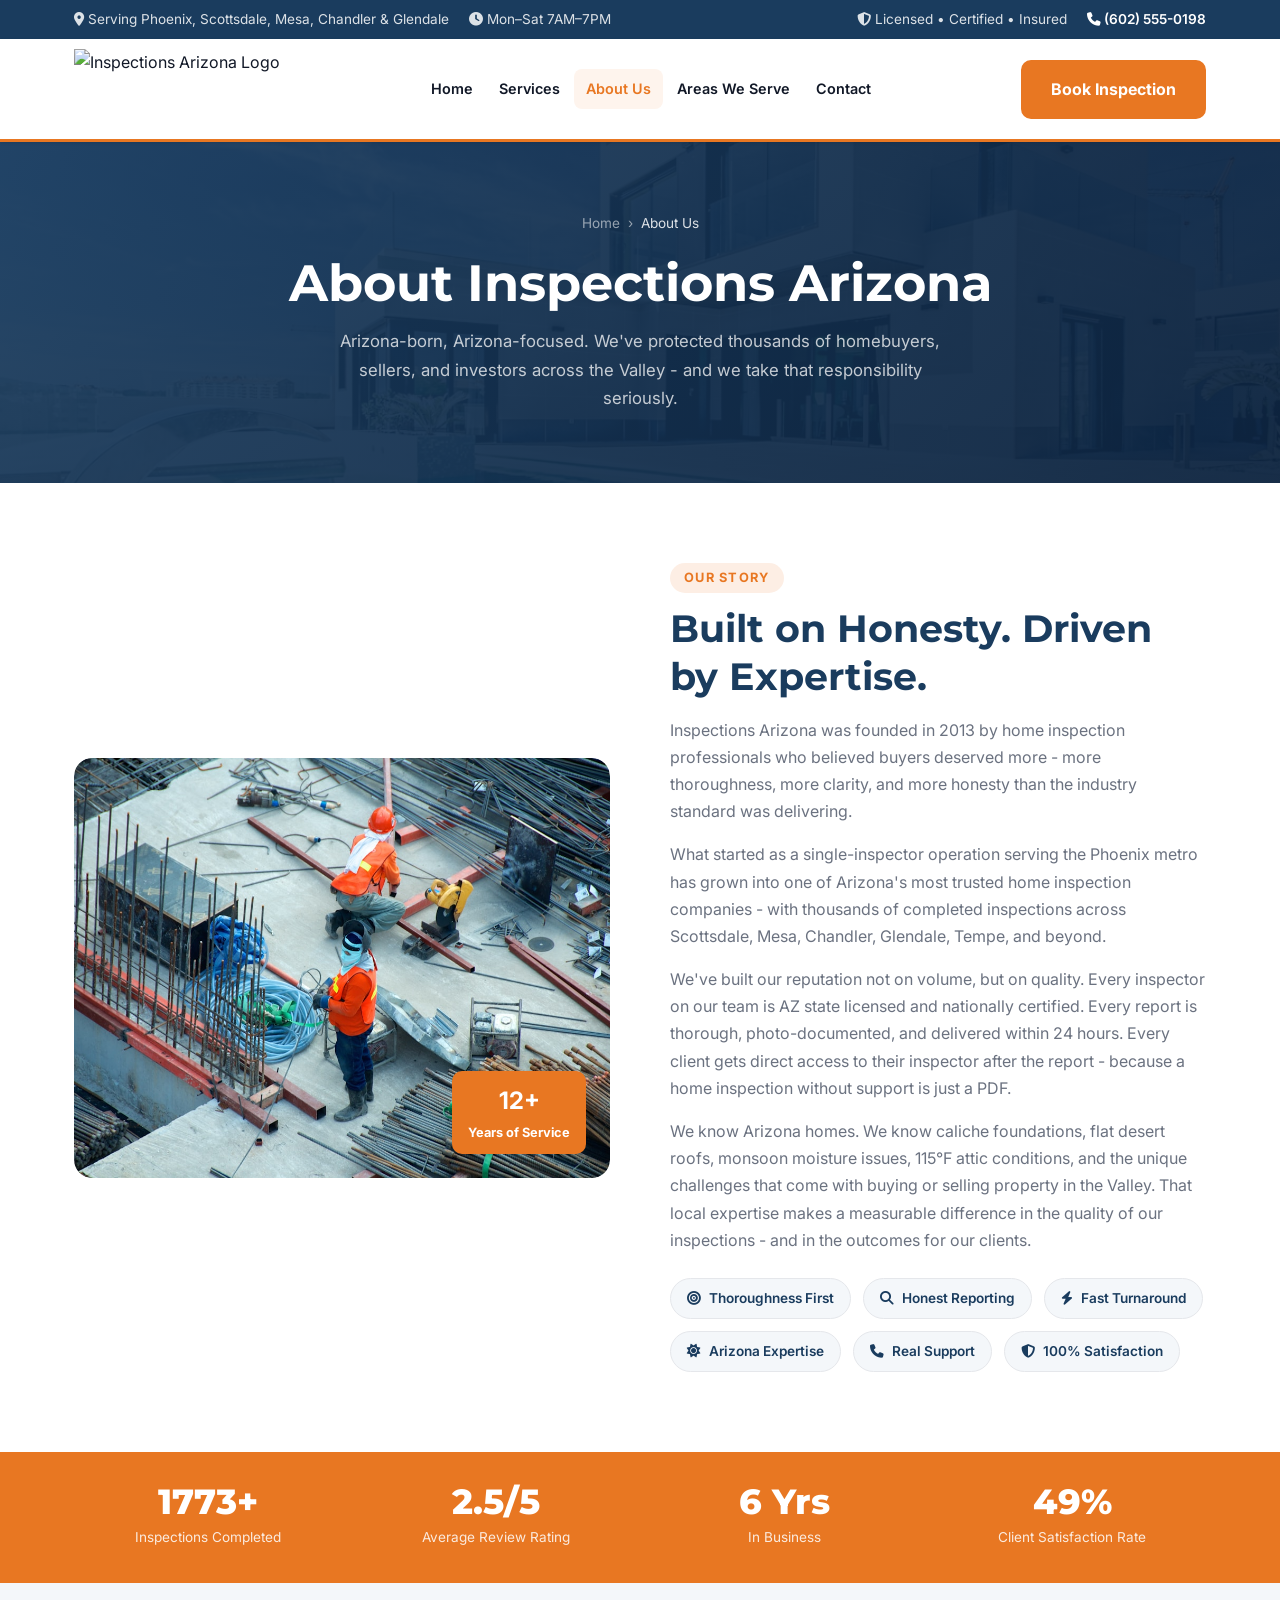
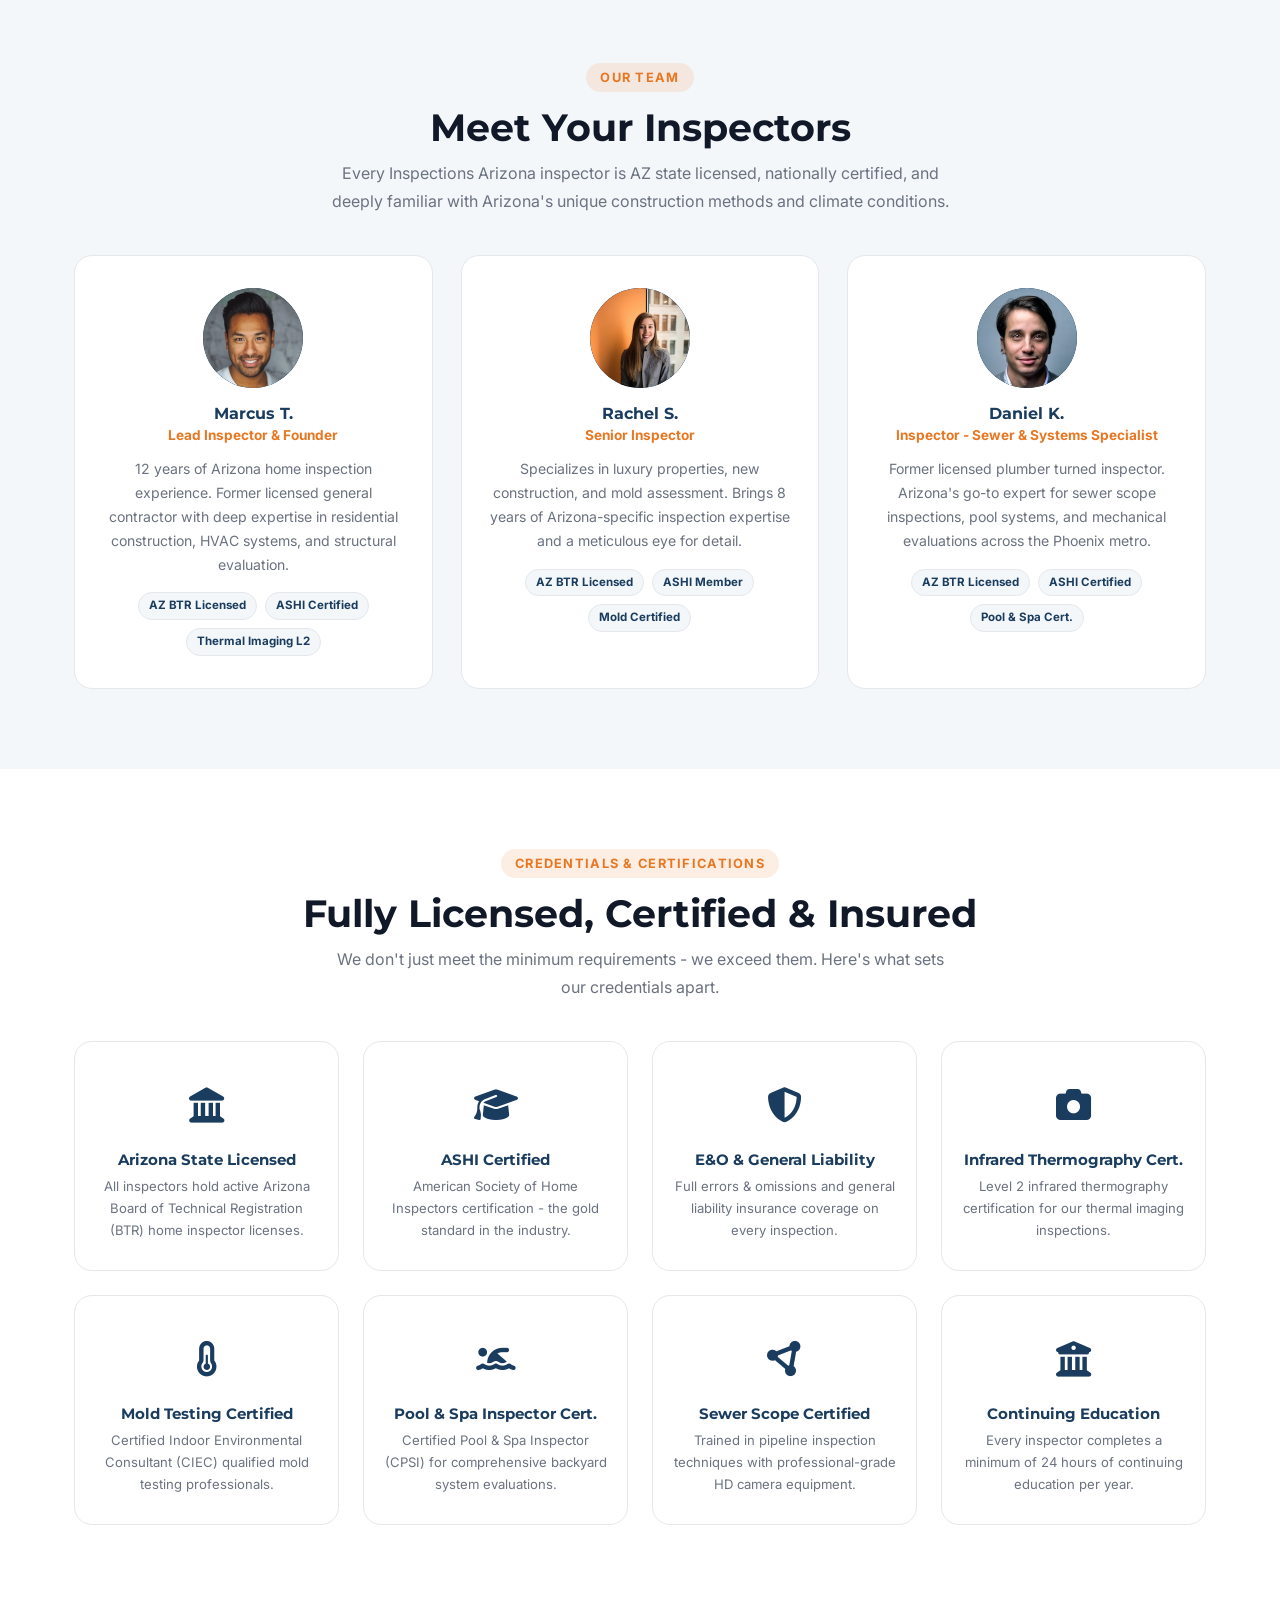
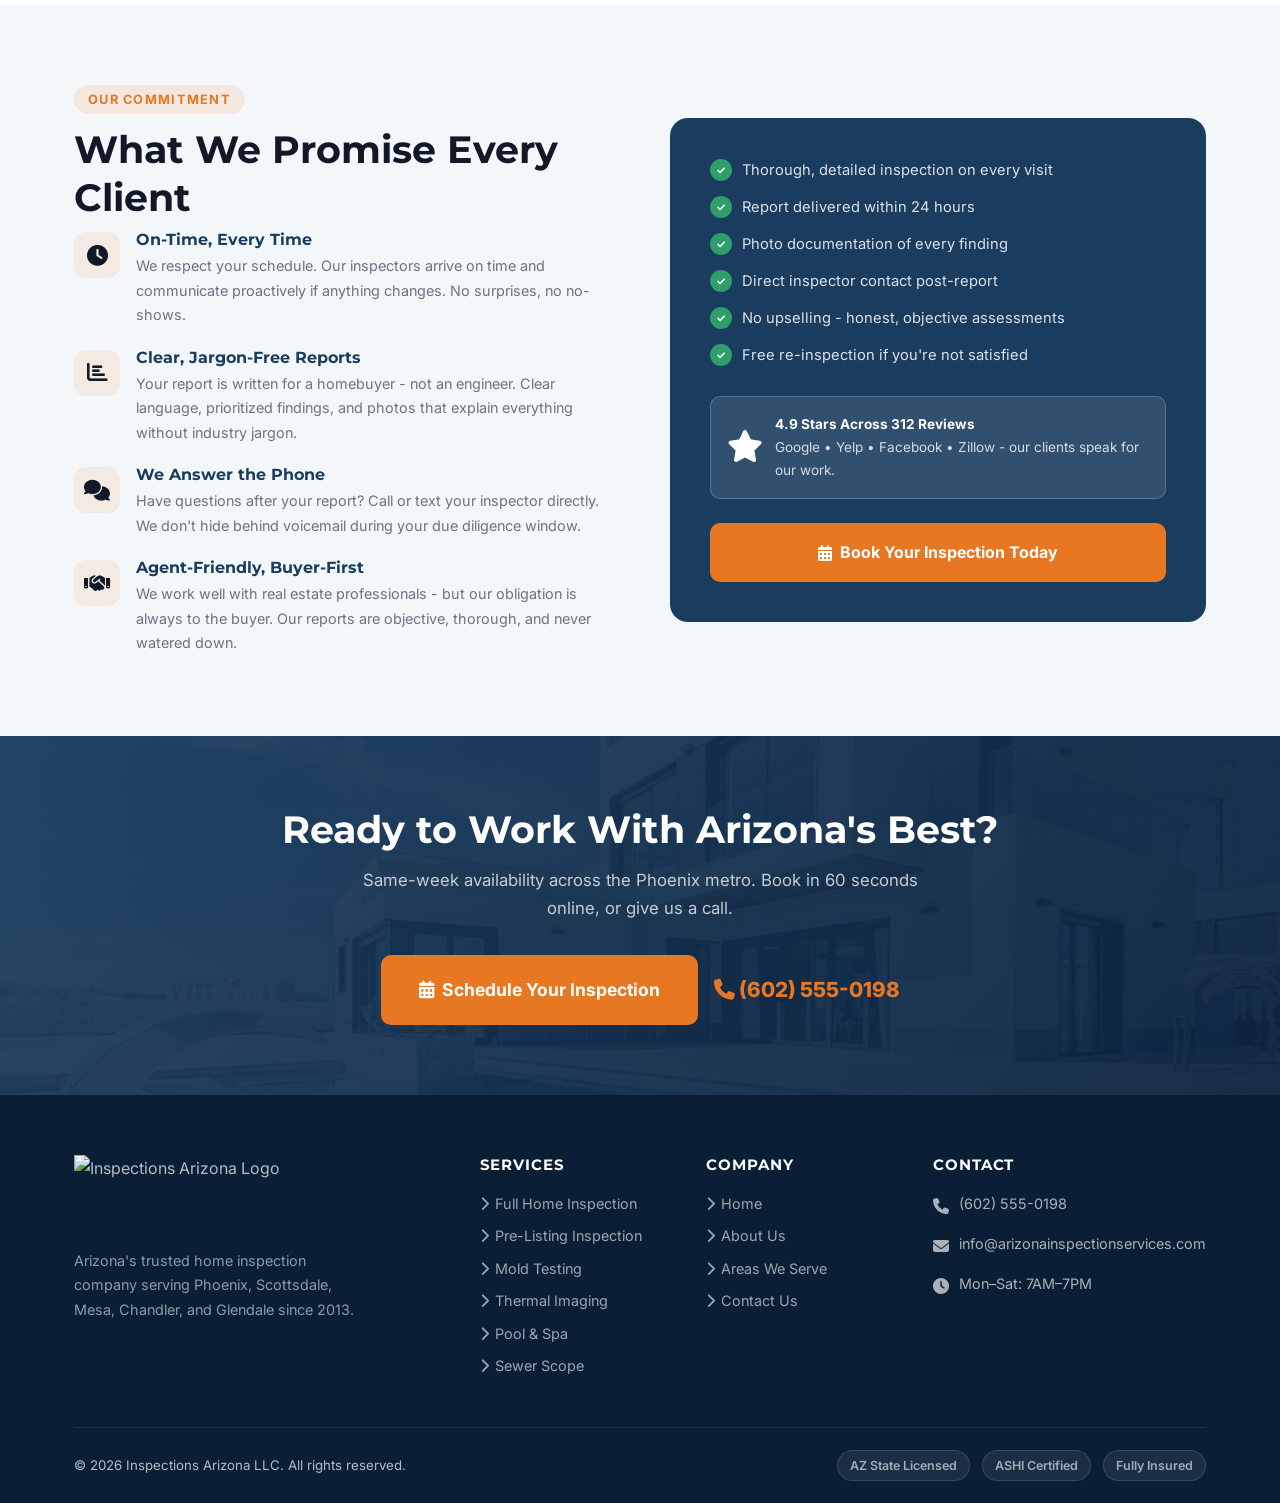
==== commit e686e197: "main" ====
--- a/about.html
+++ b/about.html
@@ -3,8 +3,8 @@
 <head>
   <meta charset="UTF-8" />
   <meta name="viewport" content="width=device-width, initial-scale=1.0" />
-  <title>About Us | Arizona Inspection Services | Licensed Home Inspectors in Phoenix, AZ</title>
-  <meta name="description" content="Meet the team behind Arizona Inspection Services. ASHI certified, AZ state licensed home inspectors with 12+ years serving Phoenix, Scottsdale, Mesa, Chandler & Glendale." />
+  <title>About Us | Inspections Arizona | Licensed Home Inspectors in Phoenix, AZ</title>
+  <meta name="description" content="Meet the team behind Inspections Arizona. ASHI certified, AZ state licensed home inspectors with 12+ years serving Phoenix, Scottsdale, Mesa, Chandler & Glendale." />
   <link rel="canonical" href="https://www.arizonainspectionservices.com/about" />
 
   <link rel="preconnect" href="https://fonts.googleapis.com" />
@@ -33,7 +33,7 @@
   <nav class="navbar">
     <div class="container">
       <a href="index.html" class="logo">
-        <img src="img/logo.png" alt="Arizona Inspection Services Logo" class="logo-img" />
+        <img src="img/logo.png" alt="Inspections Arizona Logo" class="logo-img" />
       </a>
       <div class="nav-links">
         <a href="index.html">Home</a>
@@ -65,7 +65,7 @@
       <div class="breadcrumb">
         <a href="index.html">Home</a> › <span>About Us</span>
       </div>
-      <h1>About Arizona Inspection Services</h1>
+      <h1>About Inspections Arizona</h1>
       <p>Arizona-born, Arizona-focused. We've protected thousands of homebuyers, sellers, and investors across the Valley - and we take that responsibility seriously.</p>
     </div>
   </div>
@@ -84,7 +84,7 @@
         <div class="about-content fade-in">
           <span class="section-label">Our Story</span>
           <h2>Built on Honesty. Driven by Expertise.</h2>
-          <p>Arizona Inspection Services was founded in 2013 by home inspection professionals who believed buyers deserved more - more thoroughness, more clarity, and more honesty than the industry standard was delivering.</p>
+          <p>Inspections Arizona was founded in 2013 by home inspection professionals who believed buyers deserved more - more thoroughness, more clarity, and more honesty than the industry standard was delivering.</p>
           <p>What started as a single-inspector operation serving the Phoenix metro has grown into one of Arizona's most trusted home inspection companies - with thousands of completed inspections across Scottsdale, Mesa, Chandler, Glendale, Tempe, and beyond.</p>
           <p>We've built our reputation not on volume, but on quality. Every inspector on our team is AZ state licensed and nationally certified. Every report is thorough, photo-documented, and delivered within 24 hours. Every client gets direct access to their inspector after the report - because a home inspection without support is just a PDF.</p>
           <p>We know Arizona homes. We know caliche foundations, flat desert roofs, monsoon moisture issues, 115°F attic conditions, and the unique challenges that come with buying or selling property in the Valley. That local expertise makes a measurable difference in the quality of our inspections - and in the outcomes for our clients.</p>
@@ -131,7 +131,7 @@
       <div class="text-center fade-in">
         <span class="section-label">Our Team</span>
         <h2 class="section-title">Meet Your Inspectors</h2>
-        <p class="section-sub">Every Arizona Inspection Services inspector is AZ state licensed, nationally certified, and deeply familiar with Arizona's unique construction methods and climate conditions.</p>
+        <p class="section-sub">Every Inspections Arizona inspector is AZ state licensed, nationally certified, and deeply familiar with Arizona's unique construction methods and climate conditions.</p>
       </div>
       <div class="team-grid">
         <div class="team-card fade-in fade-in-delay-1">
@@ -303,7 +303,7 @@
       <div class="footer-grid">
         <div class="footer-brand">
           <a href="index.html" class="logo">
-            <img src="img/white logo.png" alt="Arizona Inspection Services Logo" class="logo-img" />
+            <img src="img/white logo.png" alt="Inspections Arizona Logo" class="logo-img" />
           </a>
           <p>Arizona's trusted home inspection company serving Phoenix, Scottsdale, Mesa, Chandler, and Glendale since 2013.</p>
         </div>
@@ -335,7 +335,7 @@
         </div>
       </div>
       <div class="footer-bottom">
-        <span>© 2026 Arizona Inspection Services LLC. All rights reserved.</span>
+        <span>© 2026 Inspections Arizona LLC. All rights reserved.</span>
         <div class="footer-badges">
           <span class="footer-badge">AZ State Licensed</span>
           <span class="footer-badge">ASHI Certified</span>
--- a/styles.css
+++ b/styles.css
@@ -1,5 +1,5 @@
 /* ============================================
-   ARIZONA INSPECTION SERVICES - MAIN STYLESHEET
+   INSPECTIONS ARIZONA - MAIN STYLESHEET
    ============================================ */
 
 /* --- Reset & Base --- */
